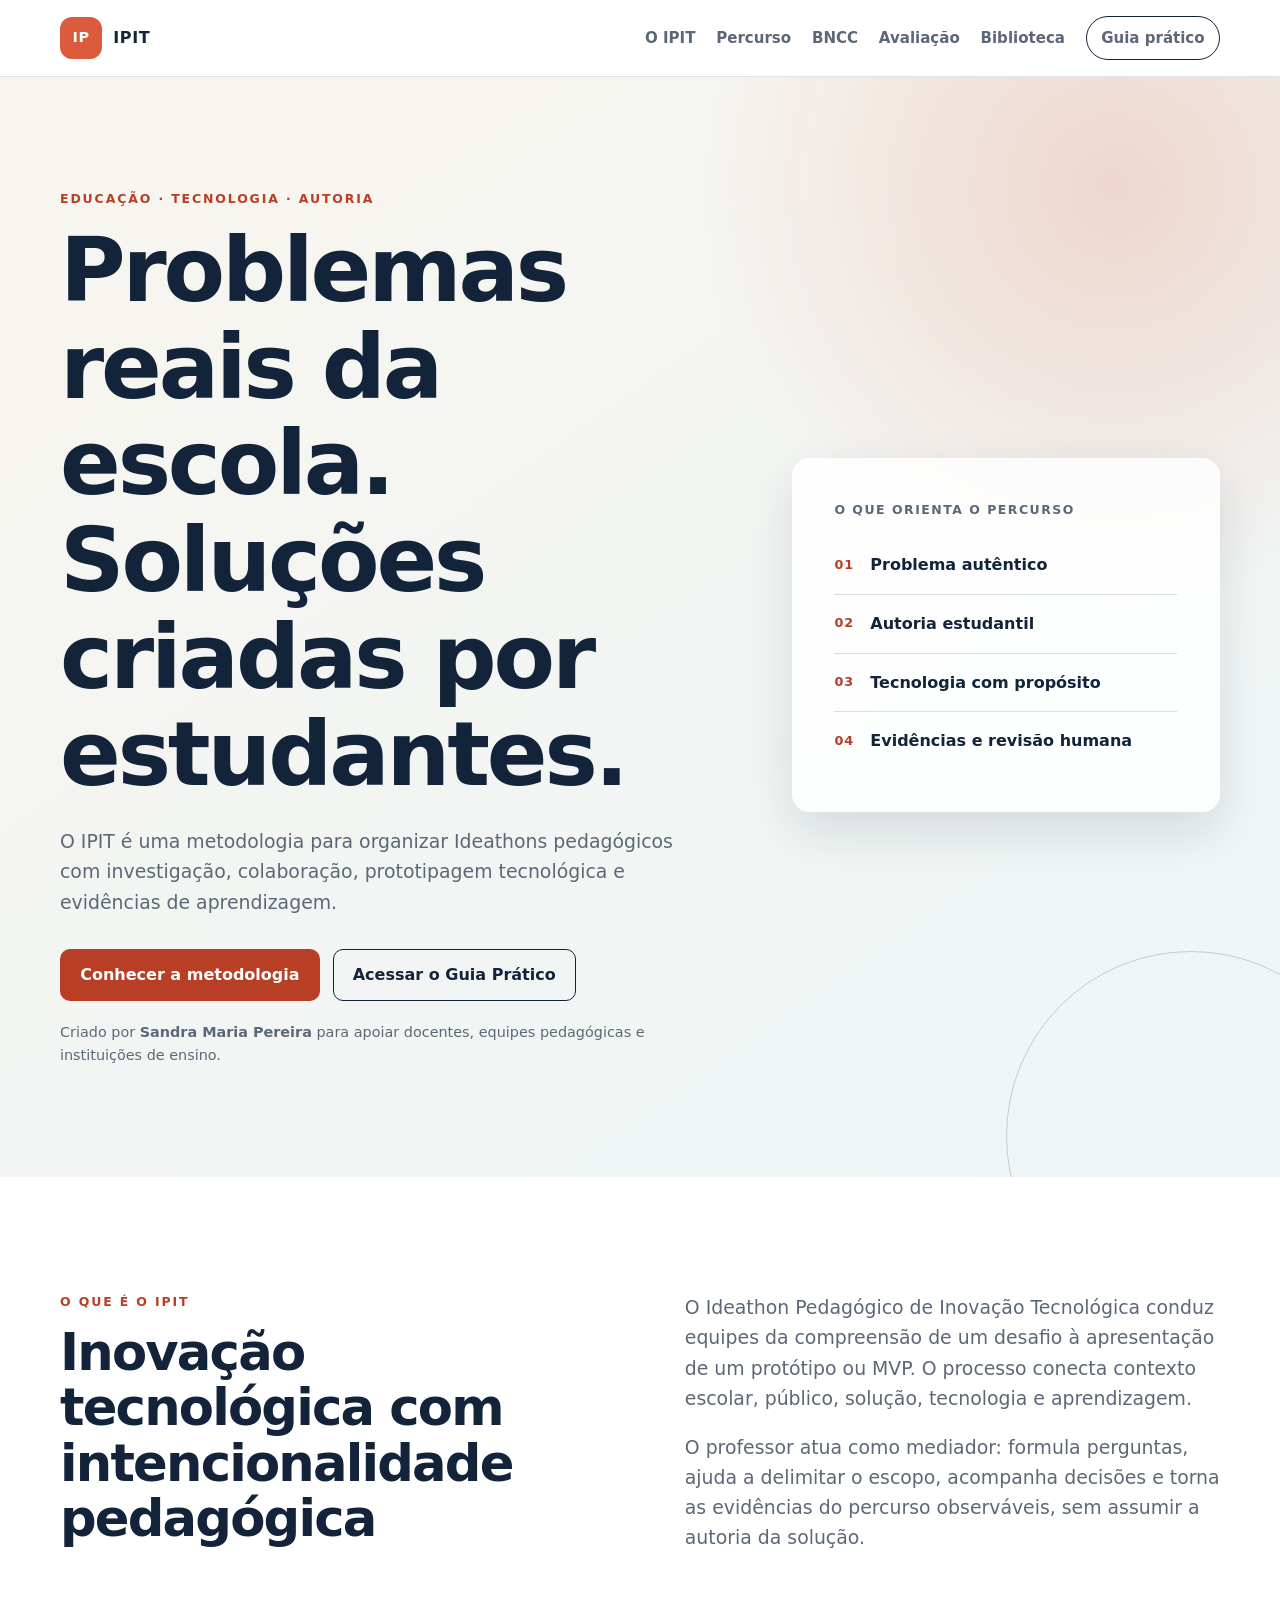
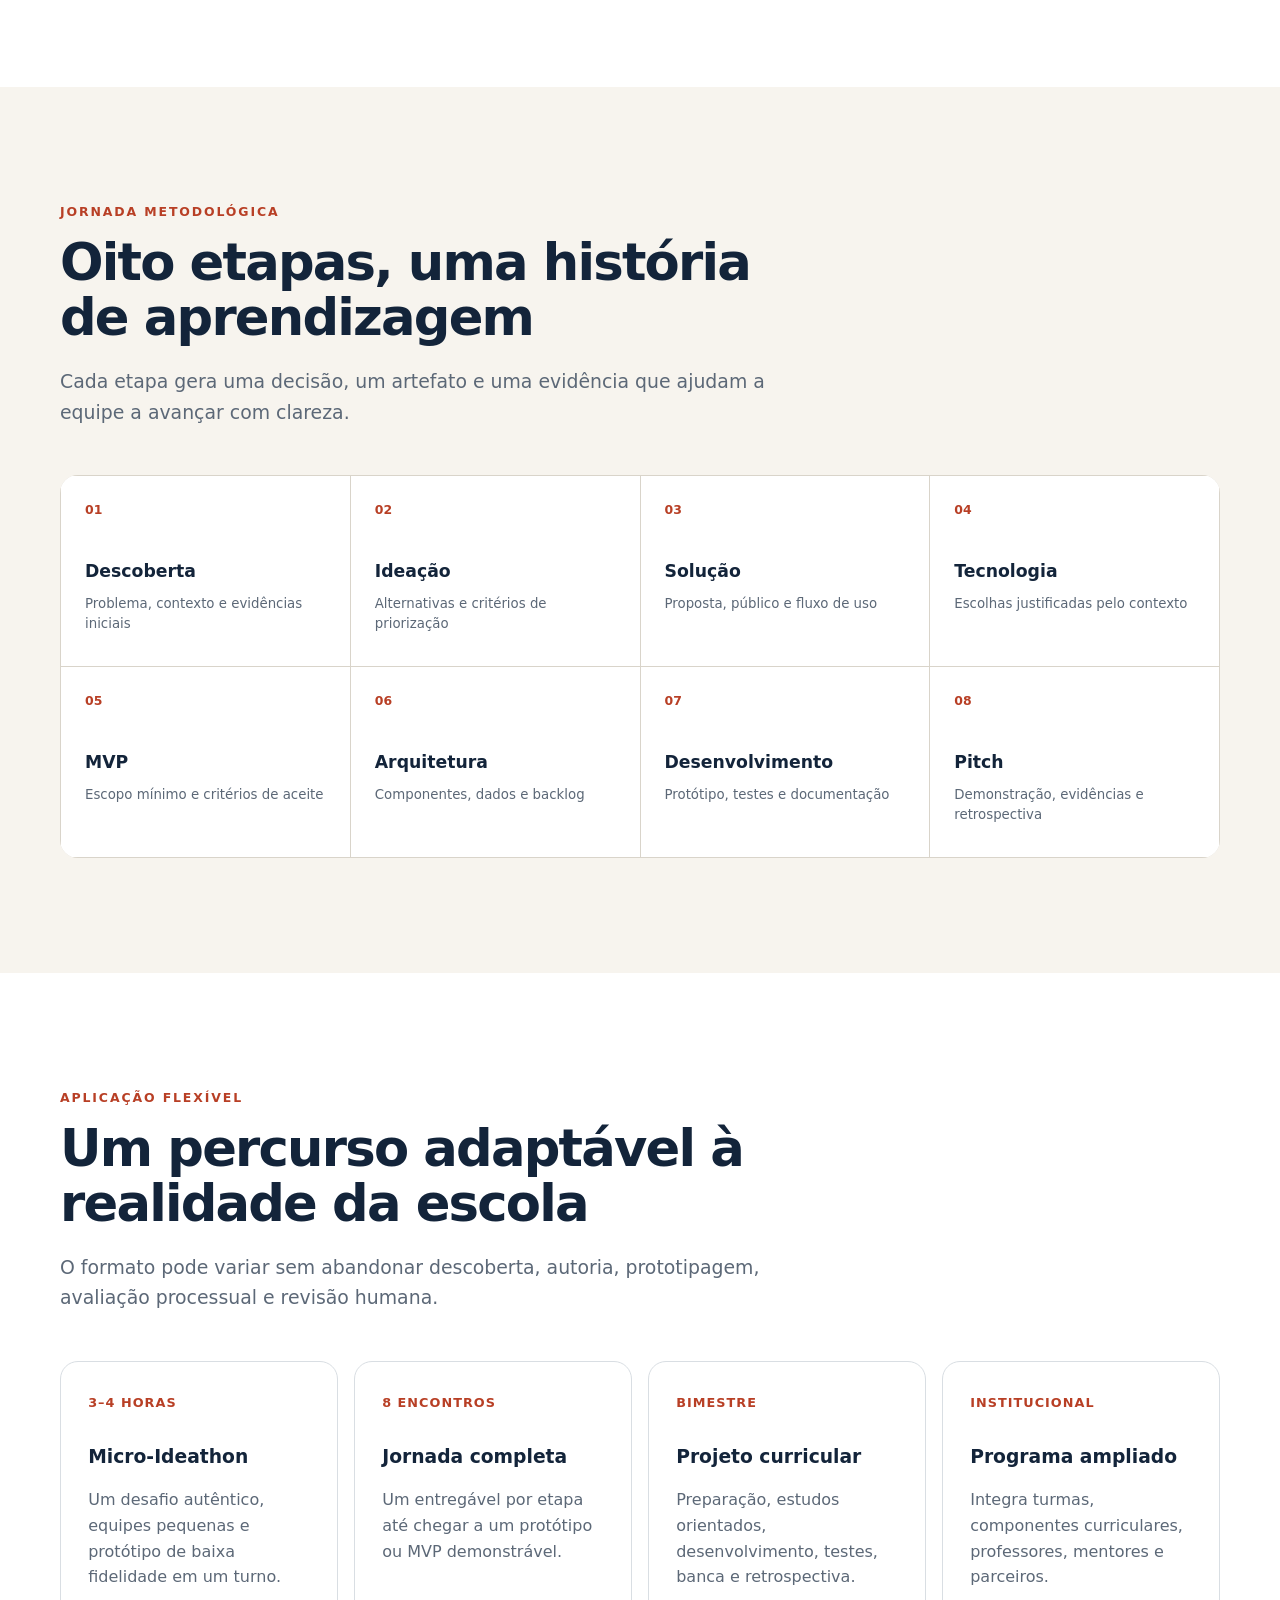
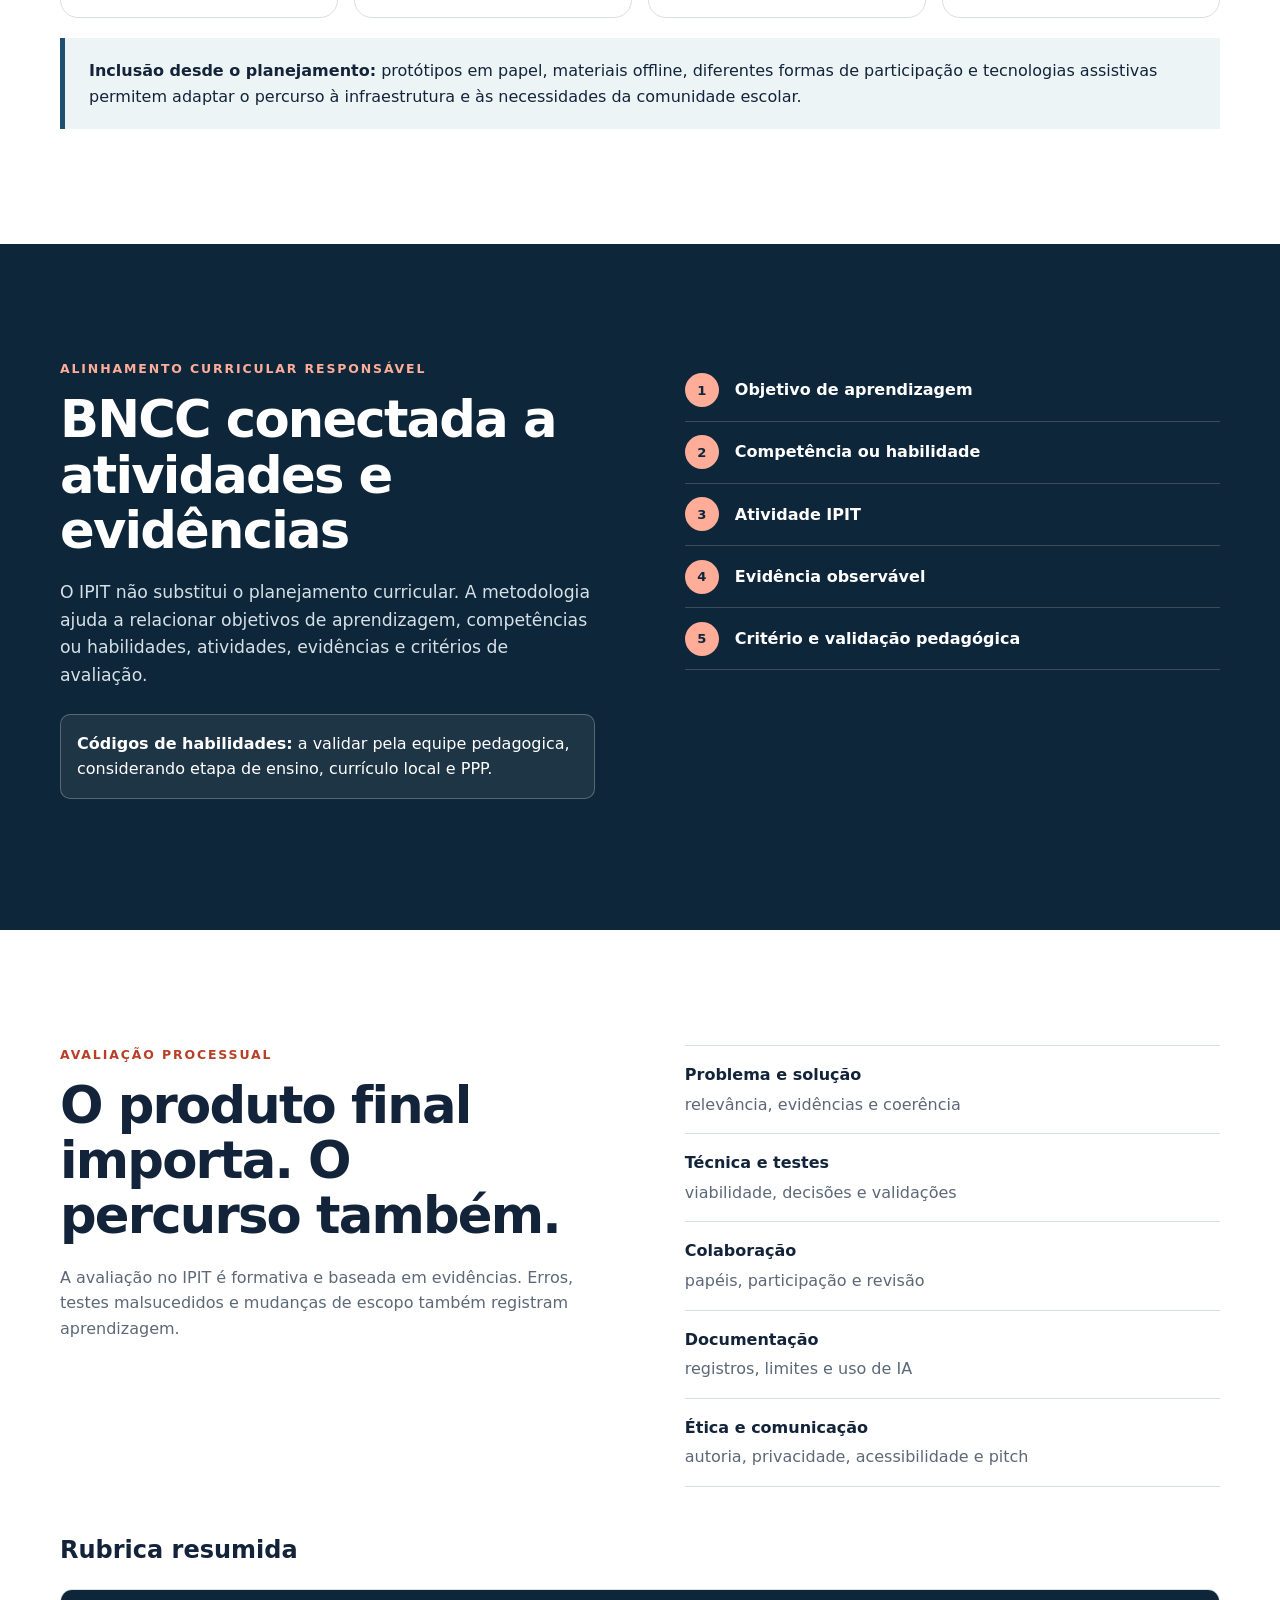
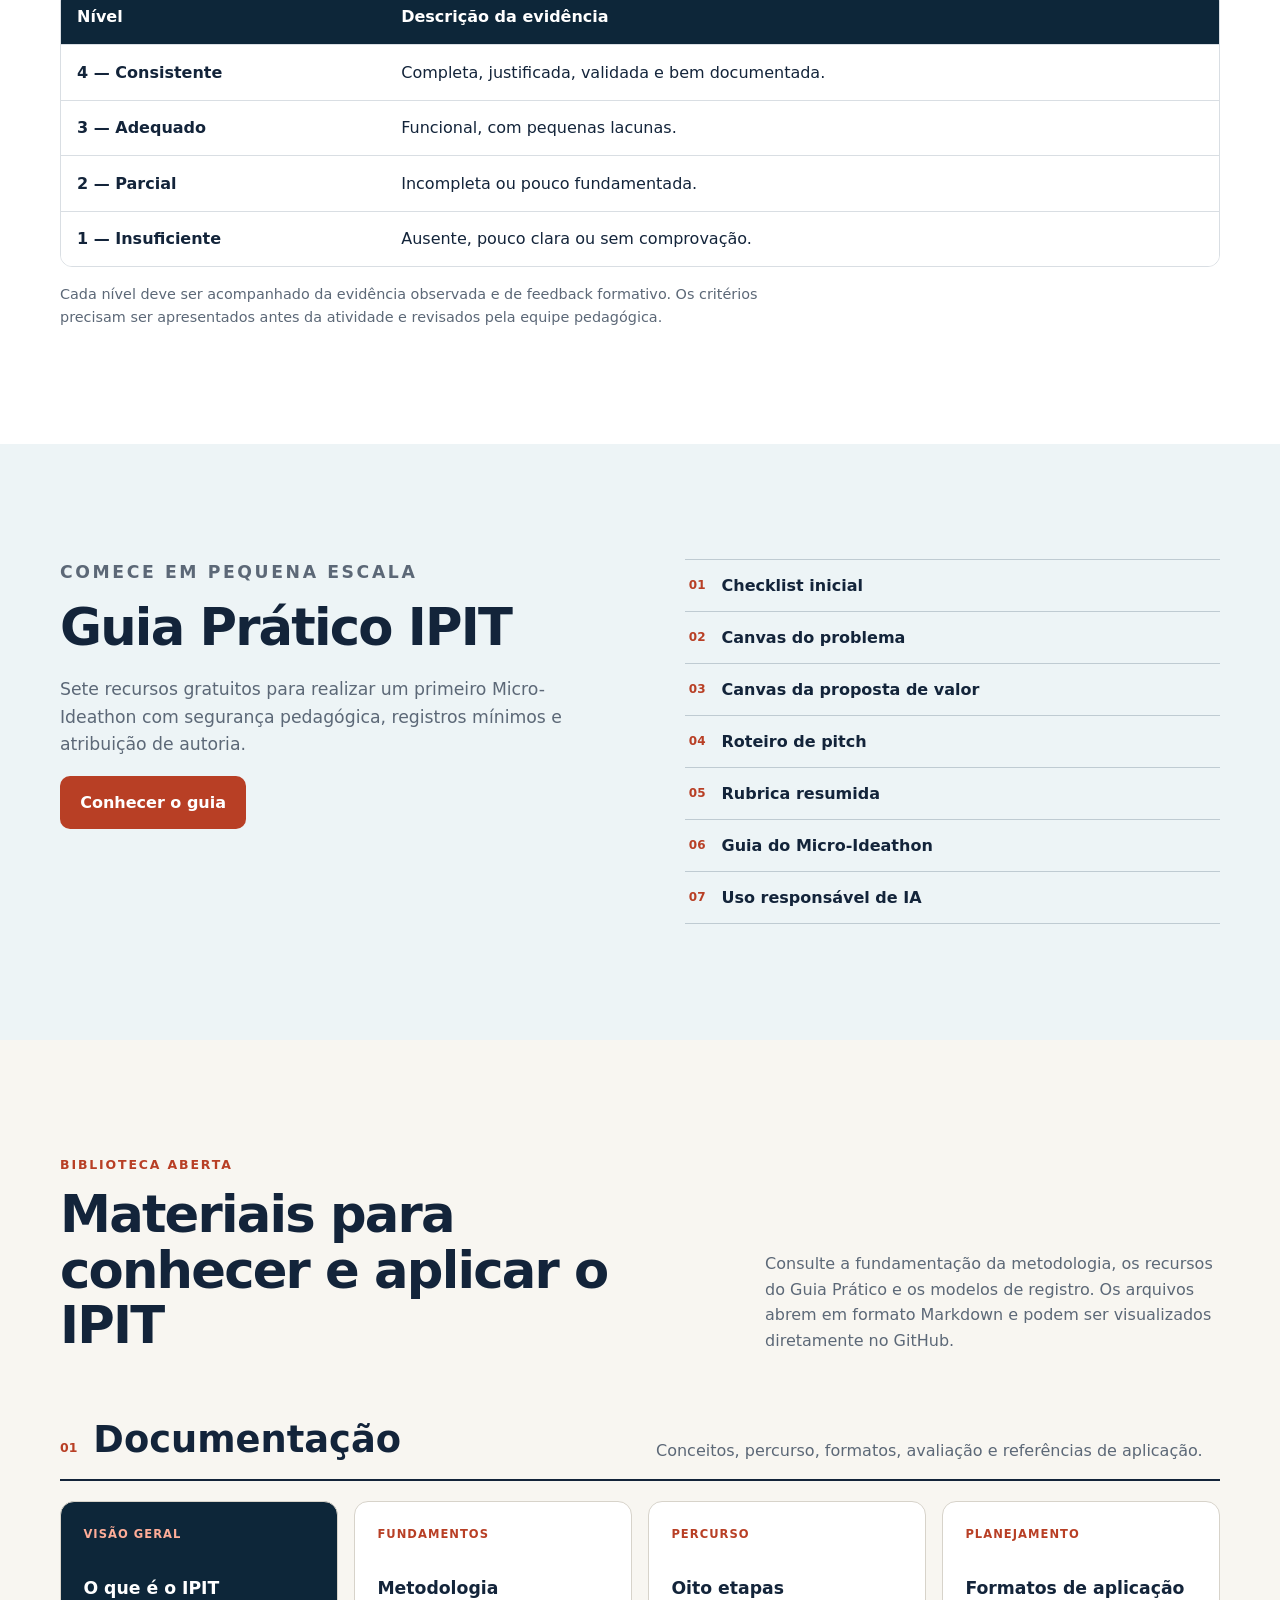
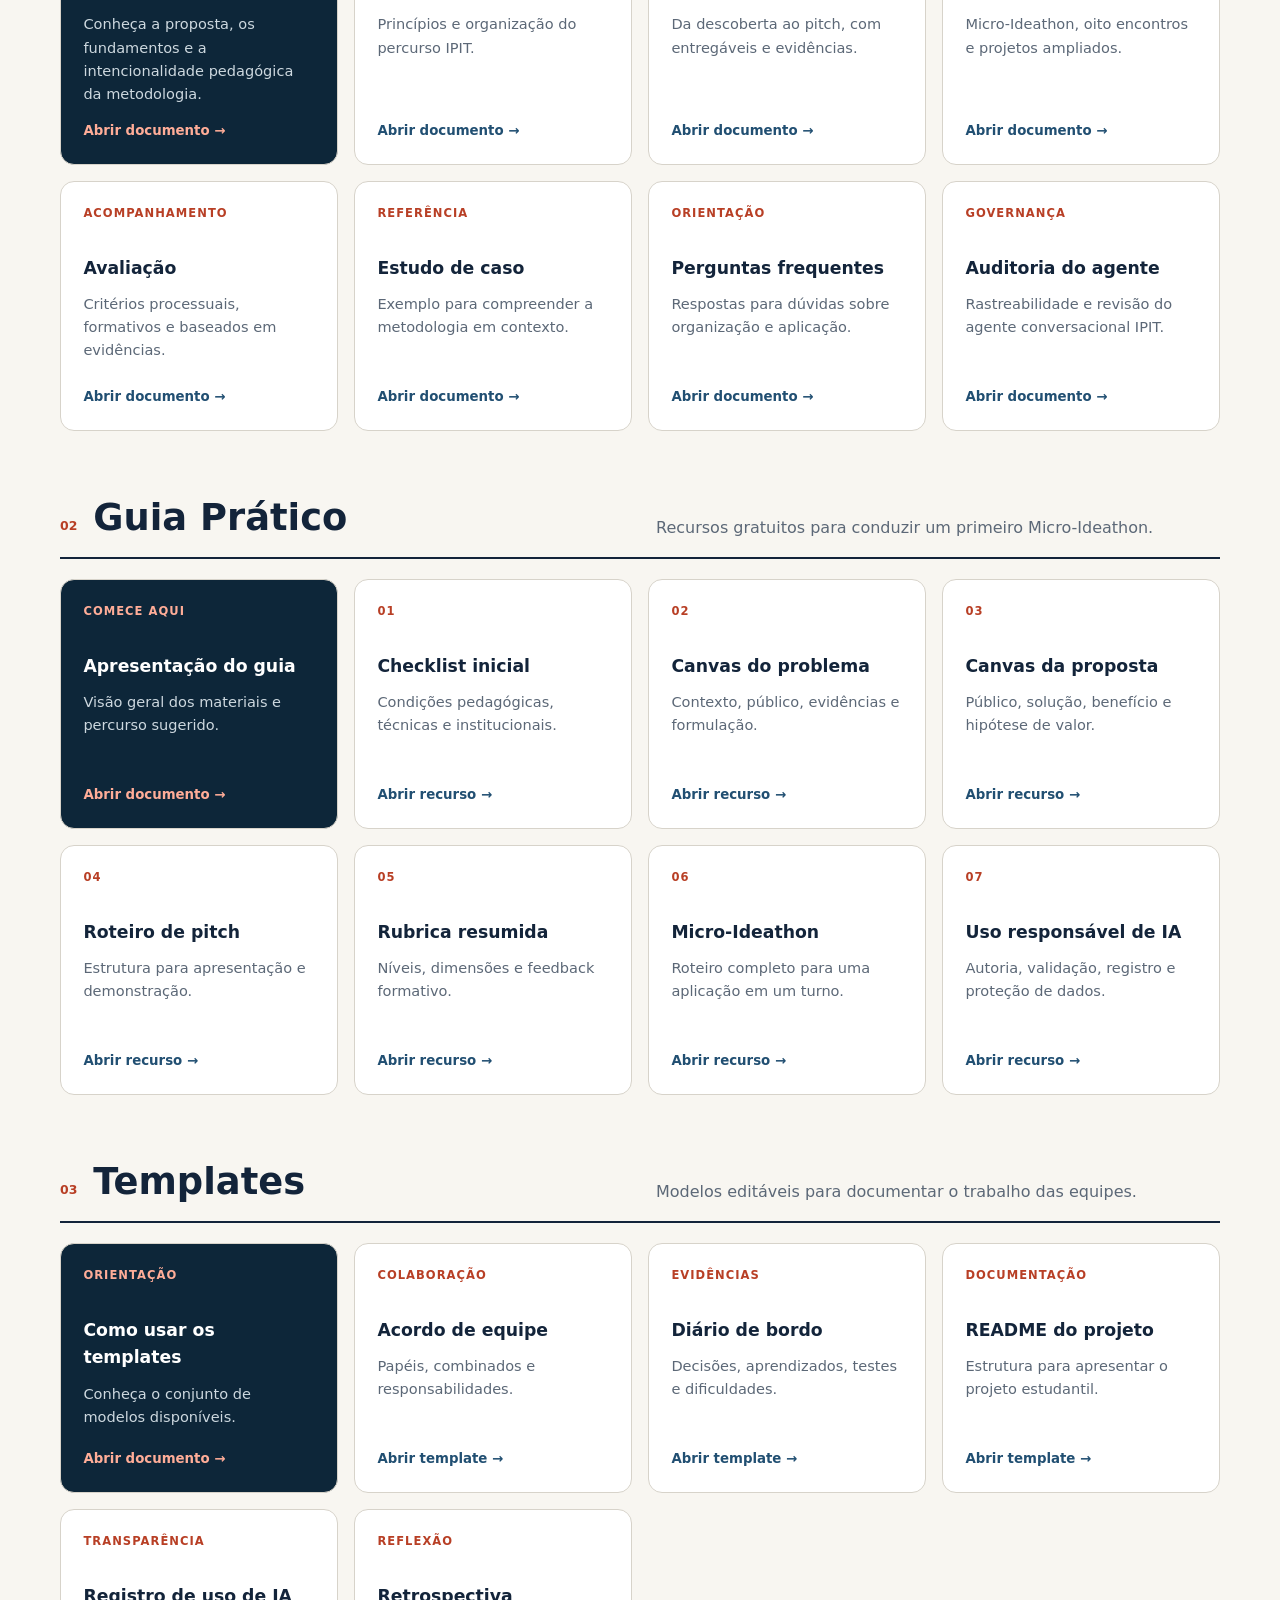
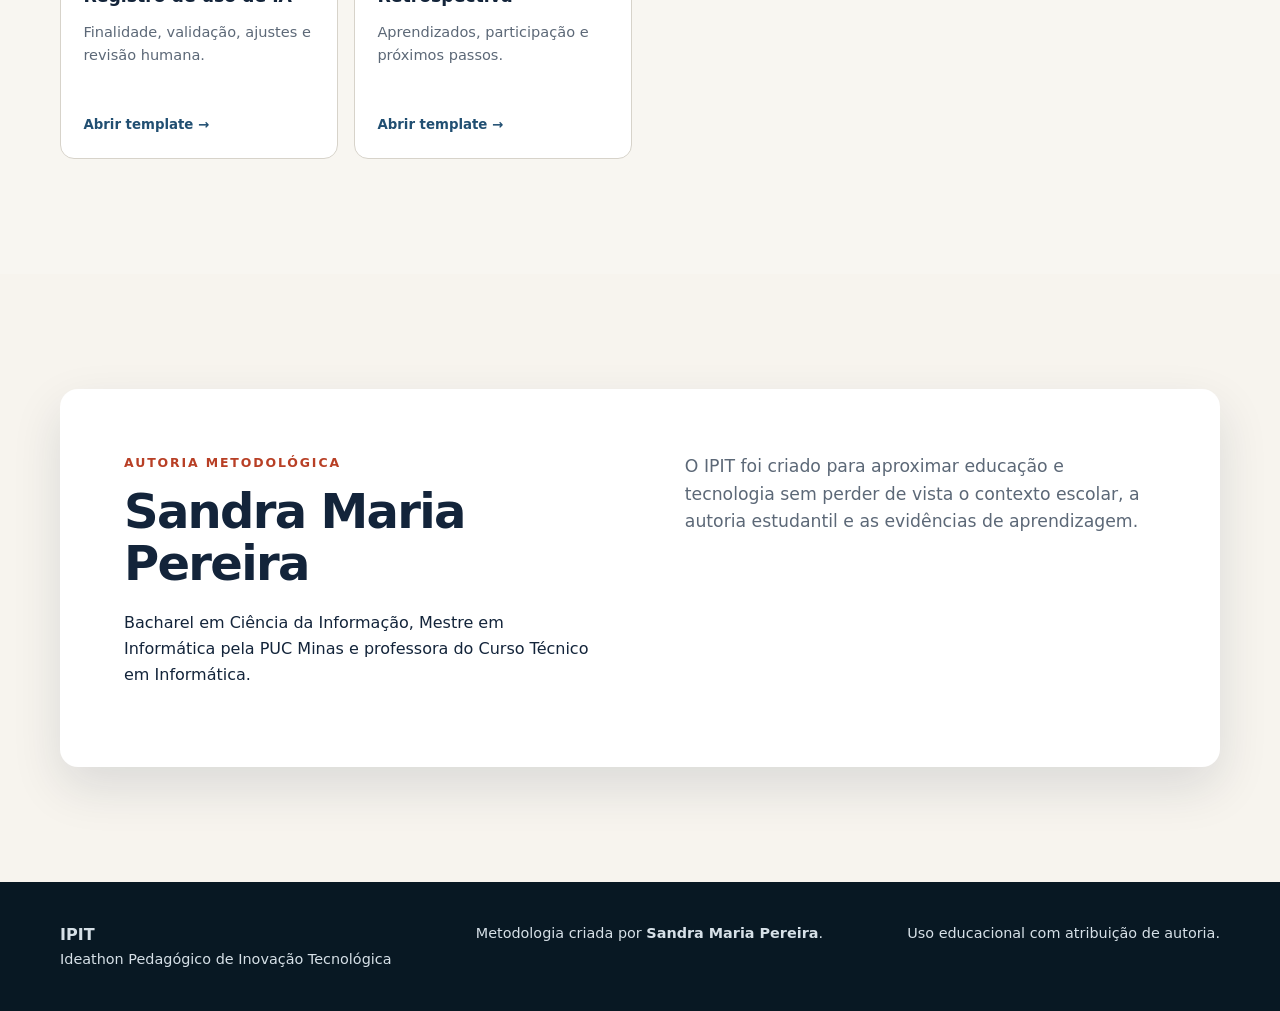
==== index.html @ 33627d88 "feat: adicionar home institucional e guia pratico" ====
<!doctype html>
<html lang="pt-BR">
<head>
  <meta charset="utf-8">
  <meta name="viewport" content="width=device-width, initial-scale=1">
  <meta name="description" content="Conheça o IPIT, metodologia criada por Sandra Maria Pereira para transformar problemas reais da escola em projetos tecnológicos com intencionalidade pedagógica.">
  <title>IPIT | Ideathon Pedagógico de Inovação Tecnológica</title>
  <link rel="stylesheet" href="styles.css">
  <script src="script.js" defer></script>
</head>
<body>
  <a class="skip-link" href="#conteudo">Ir para o conteúdo</a>
  <header class="site-header">
    <div class="container header-content">
      <a class="brand" href="#inicio" aria-label="IPIT — página inicial"><span class="brand-mark" aria-hidden="true">IP</span><span>IPIT</span></a>
      <button class="menu-toggle" type="button" aria-expanded="false" aria-controls="menu-principal"><span aria-hidden="true">☰</span><span>Menu</span></button>
      <nav id="menu-principal" aria-label="Navegação principal">
        <a href="#sobre">O IPIT</a><a href="#percurso">Percurso</a><a href="#bncc">BNCC</a><a href="#avaliacao">Avaliação</a><a href="#biblioteca">Biblioteca</a><a class="nav-cta" href="guia.html">Guia prático</a>
      </nav>
    </div>
  </header>

  <main id="conteudo">
    <section class="hero" id="inicio">
      <div class="container hero-grid">
        <div class="hero-copy">
          <p class="eyebrow">Educação · Tecnologia · Autoria</p>
          <h1>Problemas reais da escola. Soluções criadas por estudantes.</h1>
          <p class="hero-text">O IPIT é uma metodologia para organizar Ideathons pedagógicos com investigação, colaboração, prototipagem tecnológica e evidências de aprendizagem.</p>
          <div class="hero-actions"><a class="button button-primary" href="#sobre">Conhecer a metodologia</a><a class="button button-secondary" href="guia.html">Acessar o Guia Prático</a></div>
          <p class="trust-note">Criado por <strong>Sandra Maria Pereira</strong> para apoiar docentes, equipes pedagógicas e instituições de ensino.</p>
        </div>
        <aside class="hero-card" aria-label="Princípios do IPIT">
          <p class="card-label">O que orienta o percurso</p>
          <ol><li><span>01</span> Problema autêntico</li><li><span>02</span> Autoria estudantil</li><li><span>03</span> Tecnologia com propósito</li><li><span>04</span> Evidências e revisão humana</li></ol>
        </aside>
      </div>
    </section>

    <section class="section" id="sobre" aria-labelledby="sobre-titulo">
      <div class="container split-layout">
        <div><p class="eyebrow">O que é o IPIT</p><h2 id="sobre-titulo">Inovação tecnológica com intencionalidade pedagógica</h2></div>
        <div class="section-copy">
          <p>O Ideathon Pedagógico de Inovação Tecnológica conduz equipes da compreensão de um desafio à apresentação de um protótipo ou MVP. O processo conecta contexto escolar, público, solução, tecnologia e aprendizagem.</p>
          <p>O professor atua como mediador: formula perguntas, ajuda a delimitar o escopo, acompanha decisões e torna as evidências do percurso observáveis, sem assumir a autoria da solução.</p>
        </div>
      </div>
    </section>

    <section class="section tinted" id="percurso" aria-labelledby="percurso-titulo">
      <div class="container">
        <div class="section-heading"><p class="eyebrow">Jornada metodológica</p><h2 id="percurso-titulo">Oito etapas, uma história de aprendizagem</h2><p>Cada etapa gera uma decisão, um artefato e uma evidência que ajudam a equipe a avançar com clareza.</p></div>
        <ol class="stage-grid">
          <li><span>01</span><strong>Descoberta</strong><small>Problema, contexto e evidências iniciais</small></li>
          <li><span>02</span><strong>Ideação</strong><small>Alternativas e critérios de priorização</small></li>
          <li><span>03</span><strong>Solução</strong><small>Proposta, público e fluxo de uso</small></li>
          <li><span>04</span><strong>Tecnologia</strong><small>Escolhas justificadas pelo contexto</small></li>
          <li><span>05</span><strong>MVP</strong><small>Escopo mínimo e critérios de aceite</small></li>
          <li><span>06</span><strong>Arquitetura</strong><small>Componentes, dados e backlog</small></li>
          <li><span>07</span><strong>Desenvolvimento</strong><small>Protótipo, testes e documentação</small></li>
          <li><span>08</span><strong>Pitch</strong><small>Demonstração, evidências e retrospectiva</small></li>
        </ol>
      </div>
    </section>

    <section class="section formats-section" aria-labelledby="formatos-titulo">
      <div class="container">
        <div class="section-heading"><p class="eyebrow">Aplicação flexível</p><h2 id="formatos-titulo">Um percurso adaptável à realidade da escola</h2><p>O formato pode variar sem abandonar descoberta, autoria, prototipagem, avaliação processual e revisão humana.</p></div>
        <div class="format-grid">
          <article><span>3–4 horas</span><h3>Micro-Ideathon</h3><p>Um desafio autêntico, equipes pequenas e protótipo de baixa fidelidade em um turno.</p></article>
          <article><span>8 encontros</span><h3>Jornada completa</h3><p>Um entregável por etapa até chegar a um protótipo ou MVP demonstrável.</p></article>
          <article><span>Bimestre</span><h3>Projeto curricular</h3><p>Preparação, estudos orientados, desenvolvimento, testes, banca e retrospectiva.</p></article>
          <article><span>Institucional</span><h3>Programa ampliado</h3><p>Integra turmas, componentes curriculares, professores, mentores e parceiros.</p></article>
        </div>
        <div class="accessibility-band"><strong>Inclusão desde o planejamento:</strong> protótipos em papel, materiais offline, diferentes formas de participação e tecnologias assistivas permitem adaptar o percurso à infraestrutura e às necessidades da comunidade escolar.</div>
      </div>
    </section>

    <section class="section dark-section" id="bncc" aria-labelledby="bncc-titulo">
      <div class="container bncc-grid">
        <div><p class="eyebrow">Alinhamento curricular responsável</p><h2 id="bncc-titulo">BNCC conectada a atividades e evidências</h2><p class="light-copy">O IPIT não substitui o planejamento curricular. A metodologia ajuda a relacionar objetivos de aprendizagem, competências ou habilidades, atividades, evidências e critérios de avaliação.</p><p class="validation-note"><strong>Códigos de habilidades:</strong> a validar pela equipe pedagogica, considerando etapa de ensino, currículo local e PPP.</p></div>
        <ol class="alignment-flow" aria-label="Fluxo de alinhamento curricular"><li><span>1</span>Objetivo de aprendizagem</li><li><span>2</span>Competência ou habilidade</li><li><span>3</span>Atividade IPIT</li><li><span>4</span>Evidência observável</li><li><span>5</span>Critério e validação pedagógica</li></ol>
      </div>
    </section>

    <section class="section" id="avaliacao" aria-labelledby="avaliacao-titulo">
      <div class="container evaluation-grid">
        <div><p class="eyebrow">Avaliação processual</p><h2 id="avaliacao-titulo">O produto final importa. O percurso também.</h2><p class="lead-muted">A avaliação no IPIT é formativa e baseada em evidências. Erros, testes malsucedidos e mudanças de escopo também registram aprendizagem.</p></div>
        <div class="evidence-list" aria-label="Dimensões de avaliação">
          <article><strong>Problema e solução</strong><span>relevância, evidências e coerência</span></article><article><strong>Técnica e testes</strong><span>viabilidade, decisões e validações</span></article><article><strong>Colaboração</strong><span>papéis, participação e revisão</span></article><article><strong>Documentação</strong><span>registros, limites e uso de IA</span></article><article><strong>Ética e comunicação</strong><span>autoria, privacidade, acessibilidade e pitch</span></article>
        </div>
      </div>
      <div class="container rubric-block" aria-labelledby="rubrica-titulo">
        <h3 id="rubrica-titulo">Rubrica resumida</h3>
        <div class="table-scroll" tabindex="0" role="region" aria-label="Rubrica resumida de avaliação">
          <table>
            <thead><tr><th scope="col">Nível</th><th scope="col">Descrição da evidência</th></tr></thead>
            <tbody><tr><th scope="row">4 — Consistente</th><td>Completa, justificada, validada e bem documentada.</td></tr><tr><th scope="row">3 — Adequado</th><td>Funcional, com pequenas lacunas.</td></tr><tr><th scope="row">2 — Parcial</th><td>Incompleta ou pouco fundamentada.</td></tr><tr><th scope="row">1 — Insuficiente</th><td>Ausente, pouco clara ou sem comprovação.</td></tr></tbody>
          </table>
        </div>
        <p class="rubric-note">Cada nível deve ser acompanhado da evidência observada e de feedback formativo. Os critérios precisam ser apresentados antes da atividade e revisados pela equipe pedagógica.</p>
      </div>
    </section>

    <section class="section kit-section" id="guia" aria-labelledby="guia-titulo">
      <div class="container kit-grid">
        <div><p class="eyebrow">Comece em pequena escala</p><h2 id="guia-titulo">Guia Prático IPIT</h2><p>Sete recursos gratuitos para realizar um primeiro Micro-Ideathon com segurança pedagógica, registros mínimos e atribuição de autoria.</p><a class="button button-primary" href="guia.html">Conhecer o guia</a></div>
        <ul class="resource-list">
          <li><a href="guia.html#recursos"><span>01</span>Checklist inicial</a></li><li><a href="guia.html#recursos"><span>02</span>Canvas do problema</a></li><li><a href="guia.html#recursos"><span>03</span>Canvas da proposta de valor</a></li><li><a href="guia.html#recursos"><span>04</span>Roteiro de pitch</a></li><li><a href="#avaliacao"><span>05</span>Rubrica resumida</a></li><li><a href="guia.html#percurso"><span>06</span>Guia do Micro-Ideathon</a></li><li><a href="guia.html#cuidados"><span>07</span>Uso responsável de IA</a></li>
        </ul>
      </div>
    </section>

    <section class="section library-section" id="biblioteca" aria-labelledby="biblioteca-titulo">
      <div class="container">
        <div class="library-heading">
          <div><p class="eyebrow">Biblioteca aberta</p><h2 id="biblioteca-titulo">Materiais para conhecer e aplicar o IPIT</h2></div>
          <p>Consulte a fundamentação da metodologia, os recursos do Guia Prático e os modelos de registro. Os arquivos abrem em formato Markdown e podem ser visualizados diretamente no GitHub.</p>
        </div>

        <section class="library-group" aria-labelledby="docs-titulo">
          <div class="library-group-heading"><div><span class="collection-number">01</span><h3 id="docs-titulo">Documentação</h3></div><p>Conceitos, percurso, formatos, avaliação e referências de aplicação.</p></div>
          <div class="document-grid">
            <a class="document-card featured-document" href="docs/o-que-e-o-ipit.md"><span>Visão geral</span><strong>O que é o IPIT</strong><p>Conheça a proposta, os fundamentos e a intencionalidade pedagógica da metodologia.</p><small>Abrir documento →</small></a>
            <a class="document-card" href="docs/metodologia.md"><span>Fundamentos</span><strong>Metodologia</strong><p>Princípios e organização do percurso IPIT.</p><small>Abrir documento →</small></a>
            <a class="document-card" href="docs/oito-etapas.md"><span>Percurso</span><strong>Oito etapas</strong><p>Da descoberta ao pitch, com entregáveis e evidências.</p><small>Abrir documento →</small></a>
            <a class="document-card" href="docs/formatos-de-aplicacao.md"><span>Planejamento</span><strong>Formatos de aplicação</strong><p>Micro-Ideathon, oito encontros e projetos ampliados.</p><small>Abrir documento →</small></a>
            <a class="document-card" href="docs/avaliacao.md"><span>Acompanhamento</span><strong>Avaliação</strong><p>Critérios processuais, formativos e baseados em evidências.</p><small>Abrir documento →</small></a>
            <a class="document-card" href="docs/estudo-de-caso.md"><span>Referência</span><strong>Estudo de caso</strong><p>Exemplo para compreender a metodologia em contexto.</p><small>Abrir documento →</small></a>
            <a class="document-card" href="docs/faq.md"><span>Orientação</span><strong>Perguntas frequentes</strong><p>Respostas para dúvidas sobre organização e aplicação.</p><small>Abrir documento →</small></a>
            <a class="document-card" href="docs/auditoria-do-agente.md"><span>Governança</span><strong>Auditoria do agente</strong><p>Rastreabilidade e revisão do agente conversacional IPIT.</p><small>Abrir documento →</small></a>
          </div>
        </section>

        <section class="library-group" aria-labelledby="kit-titulo">
          <div class="library-group-heading"><div><span class="collection-number">02</span><h3 id="kit-titulo">Guia Prático</h3></div><p>Recursos gratuitos para conduzir um primeiro Micro-Ideathon.</p></div>
          <div class="document-grid compact-documents">
            <a class="document-card featured-document" href="kit-gratuito/README.md"><span>Comece aqui</span><strong>Apresentação do guia</strong><p>Visão geral dos materiais e percurso sugerido.</p><small>Abrir documento →</small></a>
            <a class="document-card" href="kit-gratuito/01-checklist-inicial.md"><span>01</span><strong>Checklist inicial</strong><p>Condições pedagógicas, técnicas e institucionais.</p><small>Abrir recurso →</small></a>
            <a class="document-card" href="kit-gratuito/02-canvas-problema.md"><span>02</span><strong>Canvas do problema</strong><p>Contexto, público, evidências e formulação.</p><small>Abrir recurso →</small></a>
            <a class="document-card" href="kit-gratuito/03-canvas-proposta-de-valor.md"><span>03</span><strong>Canvas da proposta</strong><p>Público, solução, benefício e hipótese de valor.</p><small>Abrir recurso →</small></a>
            <a class="document-card" href="kit-gratuito/04-roteiro-pitch.md"><span>04</span><strong>Roteiro de pitch</strong><p>Estrutura para apresentação e demonstração.</p><small>Abrir recurso →</small></a>
            <a class="document-card" href="kit-gratuito/05-rubrica-resumida.md"><span>05</span><strong>Rubrica resumida</strong><p>Níveis, dimensões e feedback formativo.</p><small>Abrir recurso →</small></a>
            <a class="document-card" href="kit-gratuito/06-guia-micro-ideathon.md"><span>06</span><strong>Micro-Ideathon</strong><p>Roteiro completo para uma aplicação em um turno.</p><small>Abrir recurso →</small></a>
            <a class="document-card" href="kit-gratuito/07-guia-uso-responsavel-ia.md"><span>07</span><strong>Uso responsável de IA</strong><p>Autoria, validação, registro e proteção de dados.</p><small>Abrir recurso →</small></a>
          </div>
        </section>

        <section class="library-group" aria-labelledby="templates-titulo">
          <div class="library-group-heading"><div><span class="collection-number">03</span><h3 id="templates-titulo">Templates</h3></div><p>Modelos editáveis para documentar o trabalho das equipes.</p></div>
          <div class="document-grid template-documents">
            <a class="document-card featured-document" href="templates/README.md"><span>Orientação</span><strong>Como usar os templates</strong><p>Conheça o conjunto de modelos disponíveis.</p><small>Abrir documento →</small></a>
            <a class="document-card" href="templates/acordo-de-equipe.md"><span>Colaboração</span><strong>Acordo de equipe</strong><p>Papéis, combinados e responsabilidades.</p><small>Abrir template →</small></a>
            <a class="document-card" href="templates/diario-de-bordo.md"><span>Evidências</span><strong>Diário de bordo</strong><p>Decisões, aprendizados, testes e dificuldades.</p><small>Abrir template →</small></a>
            <a class="document-card" href="templates/README-projeto-estudantil.md"><span>Documentação</span><strong>README do projeto</strong><p>Estrutura para apresentar o projeto estudantil.</p><small>Abrir template →</small></a>
            <a class="document-card" href="templates/registro-de-uso-de-ia.md"><span>Transparência</span><strong>Registro de uso de IA</strong><p>Finalidade, validação, ajustes e revisão humana.</p><small>Abrir template →</small></a>
            <a class="document-card" href="templates/retrospectiva-da-equipe.md"><span>Reflexão</span><strong>Retrospectiva</strong><p>Aprendizados, participação e próximos passos.</p><small>Abrir template →</small></a>
          </div>
        </section>
      </div>
    </section>

    <section class="section authorship-section" aria-labelledby="autoria-titulo">
      <div class="container authorship-card"><div><p class="eyebrow">Autoria metodológica</p><h2 id="autoria-titulo">Sandra Maria Pereira</h2><p>Bacharel em Ciência da Informação, Mestre em Informática pela PUC Minas e professora do Curso Técnico em Informática.</p></div><p>O IPIT foi criado para aproximar educação e tecnologia sem perder de vista o contexto escolar, a autoria estudantil e as evidências de aprendizagem.</p></div>
    </section>
  </main>

  <footer class="site-footer"><div class="container footer-content"><div><strong>IPIT</strong><p>Ideathon Pedagógico de Inovação Tecnológica</p></div><p>Metodologia criada por <strong>Sandra Maria Pereira</strong>.</p><p>Uso educacional com atribuição de autoria.</p></div></footer>
</body>
</html>
---- styles.css ----
:root {
  --ink: #13243a;
  --muted: #5c6877;
  --paper: #f7f4ee;
  --white: #ffffff;
  --accent: #db5b3c;
  --accent-dark: #b83f25;
  --blue: #214f72;
  --blue-dark: #0d2639;
  --line: #d9dee3;
  --radius: 18px;
  --shadow: 0 20px 50px rgba(19, 36, 58, 0.12);
  --max-width: 1160px;
}

* {
  box-sizing: border-box;
}

html {
  scroll-behavior: smooth;
}

body {
  margin: 0;
  background: var(--white);
  color: var(--ink);
  font-family: Inter, ui-sans-serif, system-ui, -apple-system, BlinkMacSystemFont, "Segoe UI", sans-serif;
  line-height: 1.6;
}

a {
  color: inherit;
}

img,
svg {
  max-width: 100%;
}

button,
input,
select,
textarea {
  font: inherit;
}

.container {
  width: min(calc(100% - 2rem), var(--max-width));
  margin-inline: auto;
}

.skip-link {
  position: fixed;
  top: 0.75rem;
  left: 0.75rem;
  z-index: 1000;
  transform: translateY(-160%);
  padding: 0.75rem 1rem;
  background: var(--ink);
  color: var(--white);
  border-radius: 8px;
}

.skip-link:focus {
  transform: translateY(0);
}

.site-header {
  position: sticky;
  top: 0;
  z-index: 100;
  border-bottom: 1px solid rgba(217, 222, 227, 0.85);
  background: rgba(255, 255, 255, 0.94);
  backdrop-filter: blur(16px);
}

.header-content,
.footer-content {
  display: flex;
  align-items: center;
  justify-content: space-between;
  gap: 1.5rem;
}

.header-content {
  min-height: 76px;
}

.brand {
  display: inline-flex;
  align-items: center;
  gap: 0.7rem;
  color: var(--ink);
  font-weight: 800;
  letter-spacing: 0.04em;
  text-decoration: none;
}

.brand-mark {
  display: grid;
  width: 42px;
  height: 42px;
  place-items: center;
  border-radius: 12px;
  background: var(--accent);
  color: var(--white);
  font-size: 0.9rem;
}

nav {
  display: flex;
  align-items: center;
  gap: 1.3rem;
}

.menu-toggle {
  display: none;
  min-height: 44px;
  align-items: center;
  gap: 0.5rem;
  padding: 0.55rem 0.8rem;
  border: 1px solid var(--ink);
  border-radius: 9px;
  background: var(--white);
  color: var(--ink);
  font-weight: 750;
  cursor: pointer;
}

nav a {
  color: var(--muted);
  font-size: 0.94rem;
  font-weight: 650;
  text-decoration: none;
}

nav a:hover,
nav a:focus-visible {
  color: var(--accent-dark);
}

.nav-cta {
  padding: 0.55rem 0.9rem;
  border: 1px solid var(--ink);
  border-radius: 999px;
}

.hero {
  position: relative;
  overflow: hidden;
  padding: 7rem 0 6rem;
  background:
    radial-gradient(circle at 87% 10%, rgba(219, 91, 60, 0.2), transparent 26rem),
    linear-gradient(145deg, #f8f5ef 0%, #eef5f7 100%);
}

.hero::after {
  position: absolute;
  right: -6rem;
  bottom: -9rem;
  width: 23rem;
  height: 23rem;
  border: 1px solid rgba(33, 79, 114, 0.24);
  border-radius: 50%;
  content: "";
}

.hero-grid,
.pilot-grid {
  display: grid;
  grid-template-columns: minmax(0, 1.2fr) minmax(320px, 0.8fr);
  align-items: center;
  gap: clamp(2.5rem, 7vw, 6rem);
}

.eyebrow {
  margin: 0 0 0.8rem;
  color: var(--accent-dark);
  font-size: 0.78rem;
  font-weight: 800;
  letter-spacing: 0.15em;
  text-transform: uppercase;
}

h1,
h2,
h3,
p {
  margin-top: 0;
}

h1,
h2 {
  line-height: 1.08;
  letter-spacing: -0.035em;
}

h1 {
  max-width: 790px;
  margin-bottom: 1.5rem;
  font-size: clamp(2.8rem, 7vw, 5.6rem);
}

h2 {
  margin-bottom: 1.3rem;
  font-size: clamp(2rem, 4vw, 3.6rem);
}

h3 {
  line-height: 1.25;
}

.hero-text,
.section-heading > p:last-child,
.section-copy,
.pilot-section > .container > div > p {
  color: var(--muted);
  font-size: clamp(1rem, 2vw, 1.18rem);
}

.hero-text {
  max-width: 680px;
}

.hero-actions {
  display: flex;
  flex-wrap: wrap;
  gap: 0.8rem;
  margin-top: 2rem;
}

.button {
  display: inline-flex;
  min-height: 48px;
  align-items: center;
  justify-content: center;
  padding: 0.78rem 1.2rem;
  border: 1px solid transparent;
  border-radius: 10px;
  font-weight: 750;
  text-decoration: none;
  cursor: pointer;
  transition: transform 160ms ease, background 160ms ease, border-color 160ms ease;
}

.button:hover {
  transform: translateY(-2px);
}

.button:focus-visible,
input:focus-visible,
select:focus-visible,
textarea:focus-visible,
a:focus-visible {
  outline: 3px solid rgba(219, 91, 60, 0.35);
  outline-offset: 3px;
}

.button-primary {
  background: var(--accent-dark);
  color: var(--white);
}

.button-primary:hover {
  background: var(--ink);
}

.button-secondary {
  border-color: var(--ink);
  background: transparent;
  color: var(--ink);
}

.text-link {
  align-self: center;
  padding: 0.65rem 0.25rem;
  color: var(--blue);
  font-weight: 750;
  text-underline-offset: 0.25em;
}

.trust-note {
  margin-top: 1.2rem;
  color: var(--muted);
  font-size: 0.9rem;
}

.hero-card {
  position: relative;
  z-index: 2;
  padding: clamp(1.5rem, 4vw, 2.6rem);
  border: 1px solid rgba(255, 255, 255, 0.75);
  border-radius: var(--radius);
  background: rgba(255, 255, 255, 0.84);
  box-shadow: var(--shadow);
}

.card-label {
  margin-bottom: 1rem;
  color: var(--muted);
  font-size: 0.78rem;
  font-weight: 800;
  letter-spacing: 0.12em;
  text-transform: uppercase;
}

.hero-card ol,
.journey-list,
.check-list {
  margin: 0;
  padding: 0;
  list-style: none;
}

.hero-card li {
  display: flex;
  align-items: center;
  gap: 1rem;
  padding: 1rem 0;
  border-bottom: 1px solid var(--line);
  font-weight: 700;
}

.hero-card li:last-child {
  border-bottom: 0;
}

.hero-card li span,
.feature-number {
  color: var(--accent-dark);
  font-size: 0.8rem;
  font-weight: 850;
  letter-spacing: 0.08em;
}

.section {
  padding: clamp(5rem, 9vw, 8rem) 0;
}

.split-layout {
  display: grid;
  grid-template-columns: 1fr 1fr;
  gap: clamp(2rem, 7vw, 6rem);
}

.section-copy p:last-child {
  margin-bottom: 1.2rem;
}

.inline-link {
  color: var(--blue);
  font-weight: 800;
  text-decoration-thickness: 2px;
  text-underline-offset: 0.28em;
}

.section-link {
  display: inline-block;
  margin-top: 2rem;
}

.stage-grid {
  display: grid;
  grid-template-columns: repeat(4, 1fr);
  gap: 1px;
  margin: 0;
  padding: 1px;
  border-radius: var(--radius);
  background: #d9d4ca;
  overflow: hidden;
  list-style: none;
}

.stage-grid li {
  min-height: 190px;
  padding: 1.5rem;
  background: var(--white);
}

.stage-grid span,
.stage-grid strong,
.stage-grid small {
  display: block;
}

.stage-grid span {
  margin-bottom: 2.4rem;
  color: var(--accent-dark);
  font-size: 0.78rem;
  font-weight: 900;
}

.stage-grid strong {
  margin-bottom: 0.5rem;
  font-size: 1.08rem;
}

.stage-grid small {
  color: var(--muted);
  line-height: 1.5;
}

.format-grid {
  display: grid;
  grid-template-columns: repeat(4, 1fr);
  gap: 1rem;
}

.format-grid article {
  padding: 1.7rem;
  border: 1px solid var(--line);
  border-radius: var(--radius);
}

.format-grid article > span {
  display: inline-block;
  margin-bottom: 2rem;
  color: var(--accent-dark);
  font-size: 0.8rem;
  font-weight: 900;
  letter-spacing: 0.08em;
  text-transform: uppercase;
}

.format-grid p,
.lead-muted {
  margin-bottom: 0;
  color: var(--muted);
}

.accessibility-band {
  margin-top: 1.25rem;
  padding: 1.25rem 1.5rem;
  border-left: 5px solid var(--blue);
  background: #edf4f6;
}

.bncc-grid,
.evaluation-grid,
.kit-grid,
.authorship-card {
  display: grid;
  grid-template-columns: 1fr 1fr;
  gap: clamp(2rem, 7vw, 6rem);
  align-items: start;
}

.dark-section .eyebrow {
  color: #ffad98;
}

.light-copy {
  color: #d6e0e7;
  font-size: 1.08rem;
}

.validation-note {
  margin-top: 1.5rem;
  padding: 1rem;
  border: 1px solid rgba(255, 255, 255, 0.25);
  border-radius: 10px;
  background: rgba(255, 255, 255, 0.07);
}

.alignment-flow {
  margin: 0;
  padding: 0;
  list-style: none;
}

.alignment-flow li {
  display: flex;
  align-items: center;
  gap: 1rem;
  padding: 0.85rem 0;
  border-bottom: 1px solid rgba(255, 255, 255, 0.18);
  font-weight: 750;
}

.alignment-flow span {
  display: grid;
  width: 34px;
  height: 34px;
  flex: 0 0 34px;
  place-items: center;
  border-radius: 50%;
  background: #ffad98;
  color: var(--blue-dark);
  font-size: 0.82rem;
  font-weight: 900;
}

.light-link {
  display: inline-block;
  margin-top: 2rem;
  color: var(--white);
}

.evidence-list {
  border-top: 1px solid var(--line);
}

.evidence-list article {
  display: grid;
  gap: 0.25rem;
  padding: 1rem 0;
  border-bottom: 1px solid var(--line);
}

.evidence-list span {
  color: var(--muted);
}

.rubric-block {
  margin-top: 3rem;
}

.rubric-block h3 {
  font-size: 1.5rem;
}

.table-scroll {
  overflow-x: auto;
  border: 1px solid var(--line);
  border-radius: 12px;
}

.table-scroll table {
  width: 100%;
  min-width: 560px;
  border-collapse: collapse;
  background: var(--white);
}

.table-scroll th,
.table-scroll td {
  padding: 0.9rem 1rem;
  border-bottom: 1px solid var(--line);
  text-align: left;
}

.table-scroll thead {
  background: var(--blue-dark);
  color: var(--white);
}

.table-scroll tbody tr:last-child th,
.table-scroll tbody tr:last-child td {
  border-bottom: 0;
}

.rubric-note {
  max-width: 760px;
  margin: 1rem 0 0;
  color: var(--muted);
  font-size: 0.9rem;
}

.kit-section {
  background: #edf4f6;
}

.kit-grid > div > p {
  color: var(--muted);
  font-size: 1.08rem;
}

.resource-list {
  margin: 0;
  padding: 0;
  border-top: 1px solid #bfcbd2;
  list-style: none;
}

.resource-list a {
  display: flex;
  min-height: 52px;
  align-items: center;
  gap: 1rem;
  padding: 0.75rem 0.25rem;
  border-bottom: 1px solid #bfcbd2;
  font-weight: 750;
  text-decoration: none;
}

.resource-list a:hover,
.resource-list a:focus-visible {
  color: var(--accent-dark);
}

.resource-list span {
  color: var(--accent-dark);
  font-size: 0.75rem;
  font-weight: 900;
}

.authorship-section {
  background: var(--paper);
}

.authorship-card {
  padding: clamp(2rem, 5vw, 4rem);
  border-radius: var(--radius);
  background: var(--white);
  box-shadow: var(--shadow);
}

.authorship-card h2 {
  font-size: clamp(2rem, 4vw, 3rem);
}

.authorship-card > p {
  color: var(--muted);
  font-size: 1.08rem;
}

.guide-hero {
  padding: clamp(4rem, 9vw, 7rem) 0;
  background: linear-gradient(145deg, #f8f5ef, #e5f1f4);
}

.guide-hero-grid,
.guide-care-grid {
  display: grid;
  grid-template-columns: 1.15fr 0.85fr;
  gap: clamp(2rem, 8vw, 7rem);
  align-items: center;
}

.guide-hero h1 {
  font-size: clamp(3.2rem, 8vw, 6.4rem);
}

.guide-summary {
  padding: clamp(1.5rem, 4vw, 2.5rem);
  border-radius: var(--radius);
  background: var(--white);
  box-shadow: var(--shadow);
}

.guide-summary > strong {
  display: block;
  margin-bottom: 1rem;
  color: var(--accent-dark);
  font-size: 0.8rem;
  letter-spacing: 0.1em;
  text-transform: uppercase;
}

.guide-summary dl {
  margin: 0;
}

.guide-summary dl div {
  display: flex;
  justify-content: space-between;
  gap: 1rem;
  padding: 0.85rem 0;
  border-bottom: 1px solid var(--line);
}

.guide-summary dl div:last-child {
  border-bottom: 0;
}

.guide-summary dt {
  color: var(--muted);
}

.guide-summary dd {
  margin: 0;
  font-weight: 800;
  text-align: right;
}

.guide-steps {
  display: grid;
  grid-template-columns: repeat(6, 1fr);
  margin: 0;
  padding: 0;
  border-top: 1px solid var(--line);
  border-bottom: 1px solid var(--line);
  list-style: none;
}

.guide-steps li {
  min-height: 170px;
  padding: 1.2rem;
  border-right: 1px solid var(--line);
}

.guide-steps li:last-child {
  border-right: 0;
}

.guide-steps span,
.guide-steps strong,
.guide-steps small {
  display: block;
}

.guide-steps span {
  margin-bottom: 2rem;
  color: var(--accent-dark);
  font-size: 0.75rem;
  font-weight: 900;
}

.guide-steps small {
  margin-top: 0.35rem;
  color: var(--muted);
  line-height: 1.4;
}

.guide-resource-grid {
  display: grid;
  grid-template-columns: repeat(3, 1fr);
  gap: 1rem;
}

.guide-resource-grid article {
  display: flex;
  min-height: 275px;
  flex-direction: column;
  padding: 1.7rem;
  border: 1px solid #d9d4ca;
  border-radius: var(--radius);
  background: var(--white);
}

.guide-resource-grid article > span {
  margin-bottom: 1.5rem;
  color: var(--accent-dark);
  font-size: 0.78rem;
  font-weight: 900;
}

.guide-resource-grid p {
  color: var(--muted);
}

.guide-resource-grid a {
  margin-top: auto;
  color: var(--blue);
  font-weight: 800;
  text-underline-offset: 0.25em;
}

.care-list {
  margin: 0;
  padding-left: 1.3rem;
}

.care-list li {
  margin-bottom: 0.8rem;
  padding-left: 0.35rem;
}

.guide-cta {
  text-align: center;
}

.guide-cta .container {
  max-width: 760px;
}

.guide-cta > .container > p:not(.eyebrow) {
  color: var(--muted);
  font-size: 1.08rem;
}

.review-note {
  margin-top: 1.5rem;
  font-size: 0.9rem !important;
}

.library-section {
  background: #f8f6f1;
}

.library-heading {
  display: grid;
  grid-template-columns: 1.15fr 0.85fr;
  gap: clamp(2rem, 7vw, 6rem);
  align-items: end;
  margin-bottom: 4rem;
}

.library-heading h2 {
  margin-bottom: 0;
}

.library-heading > p,
.library-group-heading > p {
  margin-bottom: 0;
  color: var(--muted);
}

.library-group {
  margin-top: 4rem;
  scroll-margin-top: 6rem;
}

.library-group-heading {
  display: grid;
  grid-template-columns: 1fr 1fr;
  gap: 2rem;
  align-items: end;
  margin-bottom: 1.25rem;
  padding-bottom: 1rem;
  border-bottom: 2px solid var(--ink);
}

.library-group-heading > div {
  display: flex;
  align-items: baseline;
  gap: 1rem;
}

.library-group-heading h3 {
  margin: 0;
  font-size: clamp(1.6rem, 3vw, 2.3rem);
}

.collection-number {
  color: var(--accent-dark);
  font-size: 0.78rem;
  font-weight: 900;
}

.document-grid {
  display: grid;
  grid-template-columns: repeat(4, 1fr);
  gap: 1rem;
}

.document-card {
  display: flex;
  min-height: 250px;
  flex-direction: column;
  padding: 1.4rem;
  border: 1px solid #d7d3ca;
  border-radius: 14px;
  background: var(--white);
  color: var(--ink);
  text-decoration: none;
  transition: transform 160ms ease, border-color 160ms ease, box-shadow 160ms ease;
}

.document-card:hover {
  transform: translateY(-4px);
  border-color: var(--blue);
  box-shadow: 0 14px 32px rgba(19, 36, 58, 0.1);
}

.document-card > span {
  margin-bottom: 2rem;
  color: var(--accent-dark);
  font-size: 0.72rem;
  font-weight: 900;
  letter-spacing: 0.09em;
  text-transform: uppercase;
}

.document-card > strong {
  margin-bottom: 0.6rem;
  font-size: 1.08rem;
}

.document-card p {
  color: var(--muted);
  font-size: 0.91rem;
}

.document-card small {
  margin-top: auto;
  color: var(--blue);
  font-weight: 800;
}

.featured-document {
  background: var(--blue-dark);
  color: var(--white);
}

.featured-document p {
  color: #cdd8df;
}

.featured-document > span,
.featured-document small {
  color: #ffad98;
}

.tinted {
  background: var(--paper);
}

.section-heading {
  max-width: 760px;
  margin-bottom: 3rem;
}

.feature-grid,
.benefit-grid {
  display: grid;
  grid-template-columns: repeat(3, 1fr);
  gap: 1rem;
}

.feature-card,
.benefit-grid article {
  padding: 2rem;
  border-radius: var(--radius);
}

.feature-card {
  border: 1px solid #dfdbd1;
  background: var(--white);
}

.feature-card h3 {
  margin-top: 1.8rem;
}

.feature-card p,
.benefit-grid p {
  margin-bottom: 0;
  color: var(--muted);
}

.journey-list {
  display: grid;
  grid-template-columns: repeat(7, minmax(130px, 1fr));
  overflow-x: auto;
  border-top: 1px solid var(--line);
  border-bottom: 1px solid var(--line);
}

.journey-list li {
  min-width: 145px;
  padding: 1.5rem 1rem;
  border-right: 1px solid var(--line);
}

.journey-list li:last-child {
  border-right: 0;
}

.journey-list span,
.journey-list strong,
.journey-list small {
  display: block;
}

.journey-list span {
  margin-bottom: 2rem;
  color: var(--accent-dark);
  font-size: 0.75rem;
  font-weight: 850;
}

.journey-list strong {
  margin-bottom: 0.25rem;
}

.journey-list small {
  color: var(--muted);
  line-height: 1.4;
}

.dark-section {
  background: var(--blue-dark);
  color: var(--white);
}

.light-heading .eyebrow {
  color: #ff967c;
}

.benefit-grid article {
  border: 1px solid rgba(255, 255, 255, 0.14);
  background: rgba(255, 255, 255, 0.055);
}

.benefit-grid p {
  color: #c6d0d8;
}

.pilot-section {
  background: #edf4f6;
}

.pilot-grid {
  align-items: start;
}

.check-list {
  margin-top: 2rem;
}

.check-list li {
  position: relative;
  margin-bottom: 0.7rem;
  padding-left: 1.8rem;
}

.check-list li::before {
  position: absolute;
  left: 0;
  color: var(--accent-dark);
  content: "✓";
  font-weight: 900;
}

.interest-form {
  display: grid;
  grid-template-columns: 1fr 1fr;
  gap: 1rem;
  padding: clamp(1.4rem, 4vw, 2.2rem);
  border-radius: var(--radius);
  background: var(--white);
  box-shadow: var(--shadow);
}

.field {
  display: grid;
  gap: 0.4rem;
}

.field-full {
  grid-column: 1 / -1;
}

label {
  font-size: 0.9rem;
  font-weight: 750;
}

input,
select,
textarea {
  width: 100%;
  border: 1px solid #bfc9d1;
  border-radius: 9px;
  background: var(--white);
  color: var(--ink);
}

input,
select {
  min-height: 46px;
  padding: 0 0.75rem;
}

textarea {
  resize: vertical;
  padding: 0.7rem 0.75rem;
}

input[aria-invalid="true"],
select[aria-invalid="true"],
textarea[aria-invalid="true"] {
  border-color: #a61b1b;
  background: #fff7f7;
}

.consent-field {
  grid-template-columns: auto 1fr;
  align-items: start;
}

.consent-field input {
  width: 18px;
  min-height: 18px;
  margin-top: 0.2rem;
}

.form-status {
  min-height: 1.5rem;
  margin: 0;
  color: var(--blue);
  font-weight: 700;
}

.form-status.error {
  color: #a61b1b;
}

.form-status.success {
  color: #176a3b;
}

.site-footer {
  padding: 2.5rem 0;
  background: #081823;
  color: #d6e0e7;
}

.footer-content {
  align-items: flex-start;
}

.footer-content p {
  margin-bottom: 0;
  font-size: 0.9rem;
}

@media (max-width: 900px) {
  .menu-toggle {
    display: inline-flex;
  }

  nav {
    position: absolute;
    top: calc(100% + 1px);
    right: 1rem;
    left: 1rem;
    display: none;
    align-items: stretch;
    padding: 0.75rem;
    border: 1px solid var(--line);
    border-radius: 0 0 12px 12px;
    background: var(--white);
    box-shadow: var(--shadow);
  }

  nav.is-open {
    display: grid;
  }

  nav a {
    min-height: 44px;
    padding: 0.65rem 0.75rem;
  }

  .hero-grid,
  .pilot-grid,
  .split-layout {
    grid-template-columns: 1fr;
  }

  .feature-grid,
  .benefit-grid,
  .bncc-grid,
  .evaluation-grid,
  .kit-grid,
  .authorship-card {
    grid-template-columns: 1fr;
  }

  .guide-hero-grid,
  .guide-care-grid {
    grid-template-columns: 1fr;
  }

  .guide-steps {
    grid-template-columns: repeat(3, 1fr);
  }

  .guide-steps li:nth-child(3) {
    border-right: 0;
  }

  .guide-resource-grid {
    grid-template-columns: repeat(2, 1fr);
  }

  .library-heading,
  .library-group-heading {
    grid-template-columns: 1fr;
  }

  .document-grid {
    grid-template-columns: repeat(2, 1fr);
  }

  .stage-grid,
  .format-grid {
    grid-template-columns: repeat(2, 1fr);
  }

  .hero {
    padding-top: 5rem;
  }
}

@media (forced-colors: active) {
  .brand-mark,
  .button-primary {
    border: 1px solid ButtonText;
  }
}

@media (max-width: 620px) {
  h1 {
    font-size: clamp(2.5rem, 13vw, 4rem);
  }

  .interest-form {
    grid-template-columns: 1fr;
  }

  .field-full {
    grid-column: auto;
  }

  .footer-content {
    flex-direction: column;
  }

  .stage-grid,
  .format-grid,
  .guide-steps,
  .guide-resource-grid,
  .document-grid {
    grid-template-columns: 1fr;
  }

  .document-card {
    min-height: 220px;
  }

  .guide-steps li {
    min-height: auto;
    border-right: 0;
    border-bottom: 1px solid var(--line);
  }

  .guide-steps li:last-child {
    border-bottom: 0;
  }

  .stage-grid li {
    min-height: auto;
  }

  .stage-grid span {
    margin-bottom: 1.2rem;
  }
}

@media (prefers-reduced-motion: reduce) {
  *,
  *::before,
  *::after {
    scroll-behavior: auto !important;
    transition: none !important;
  }
}
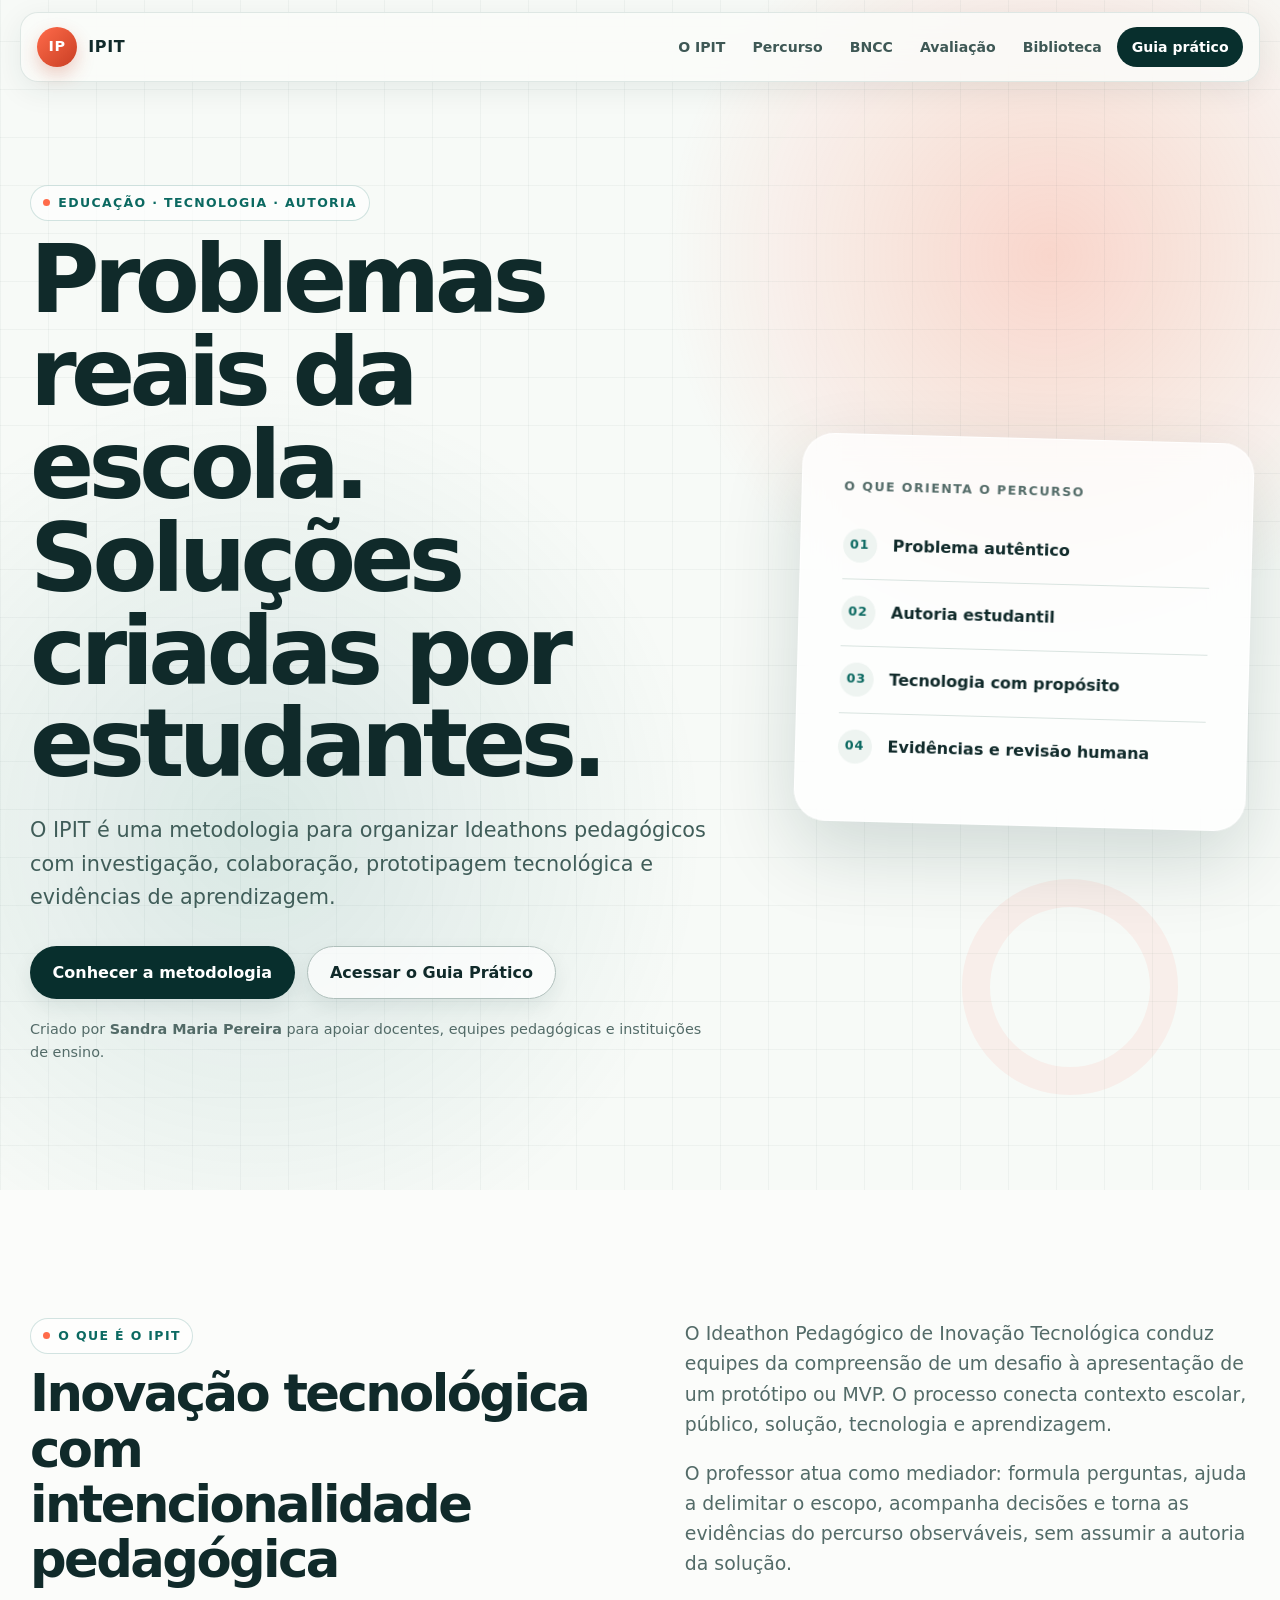
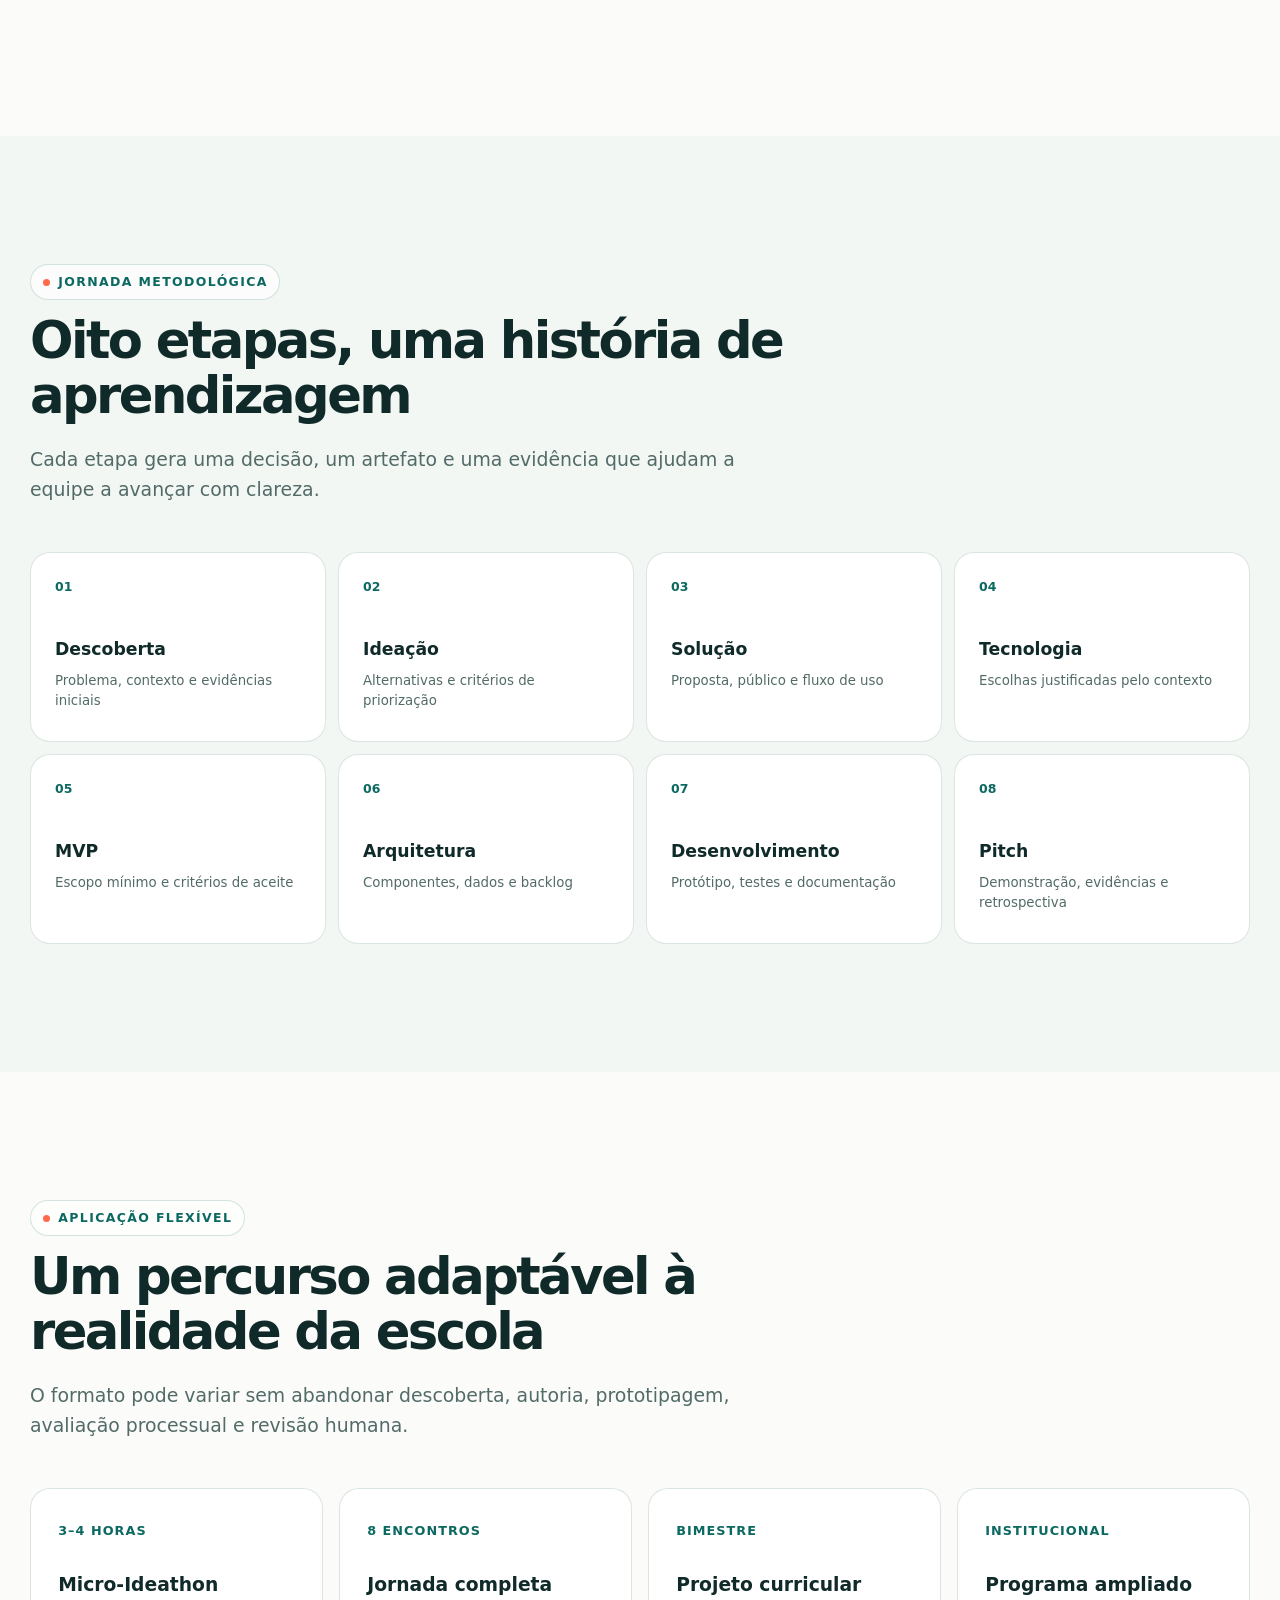
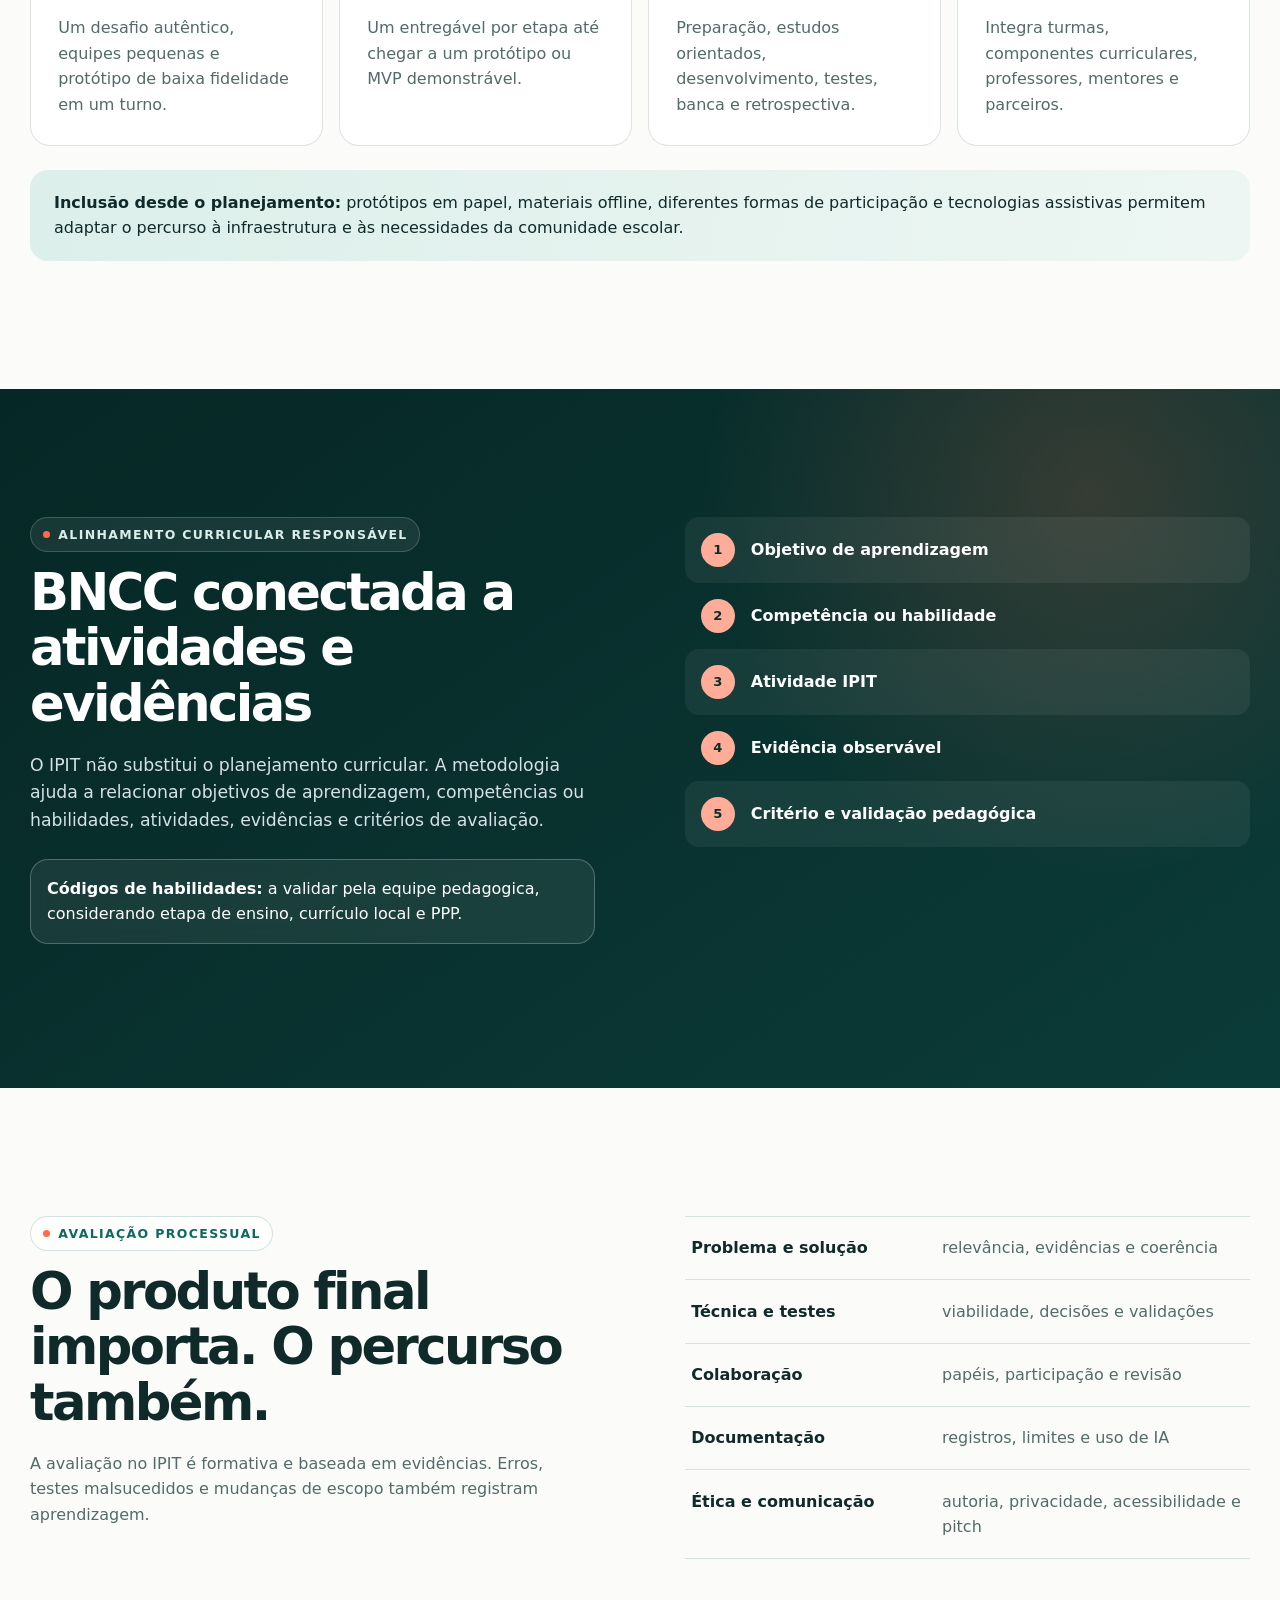
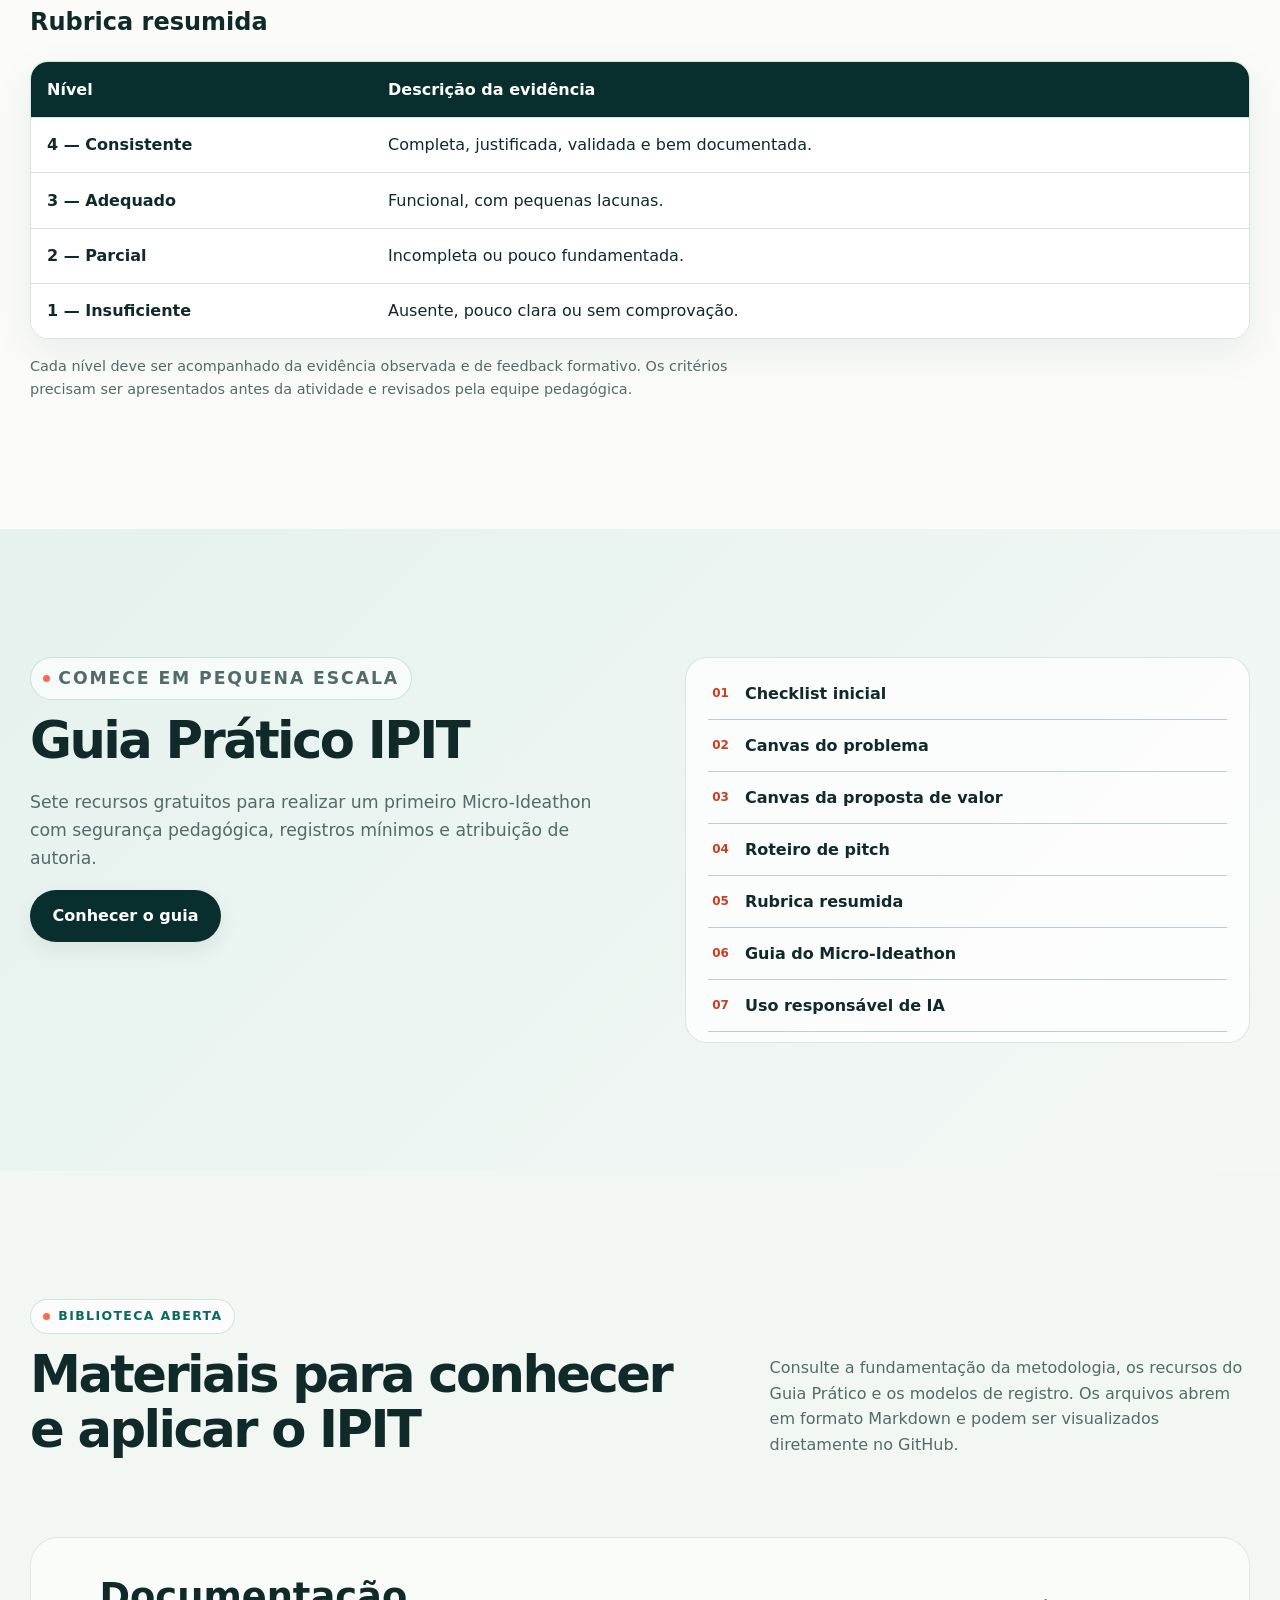
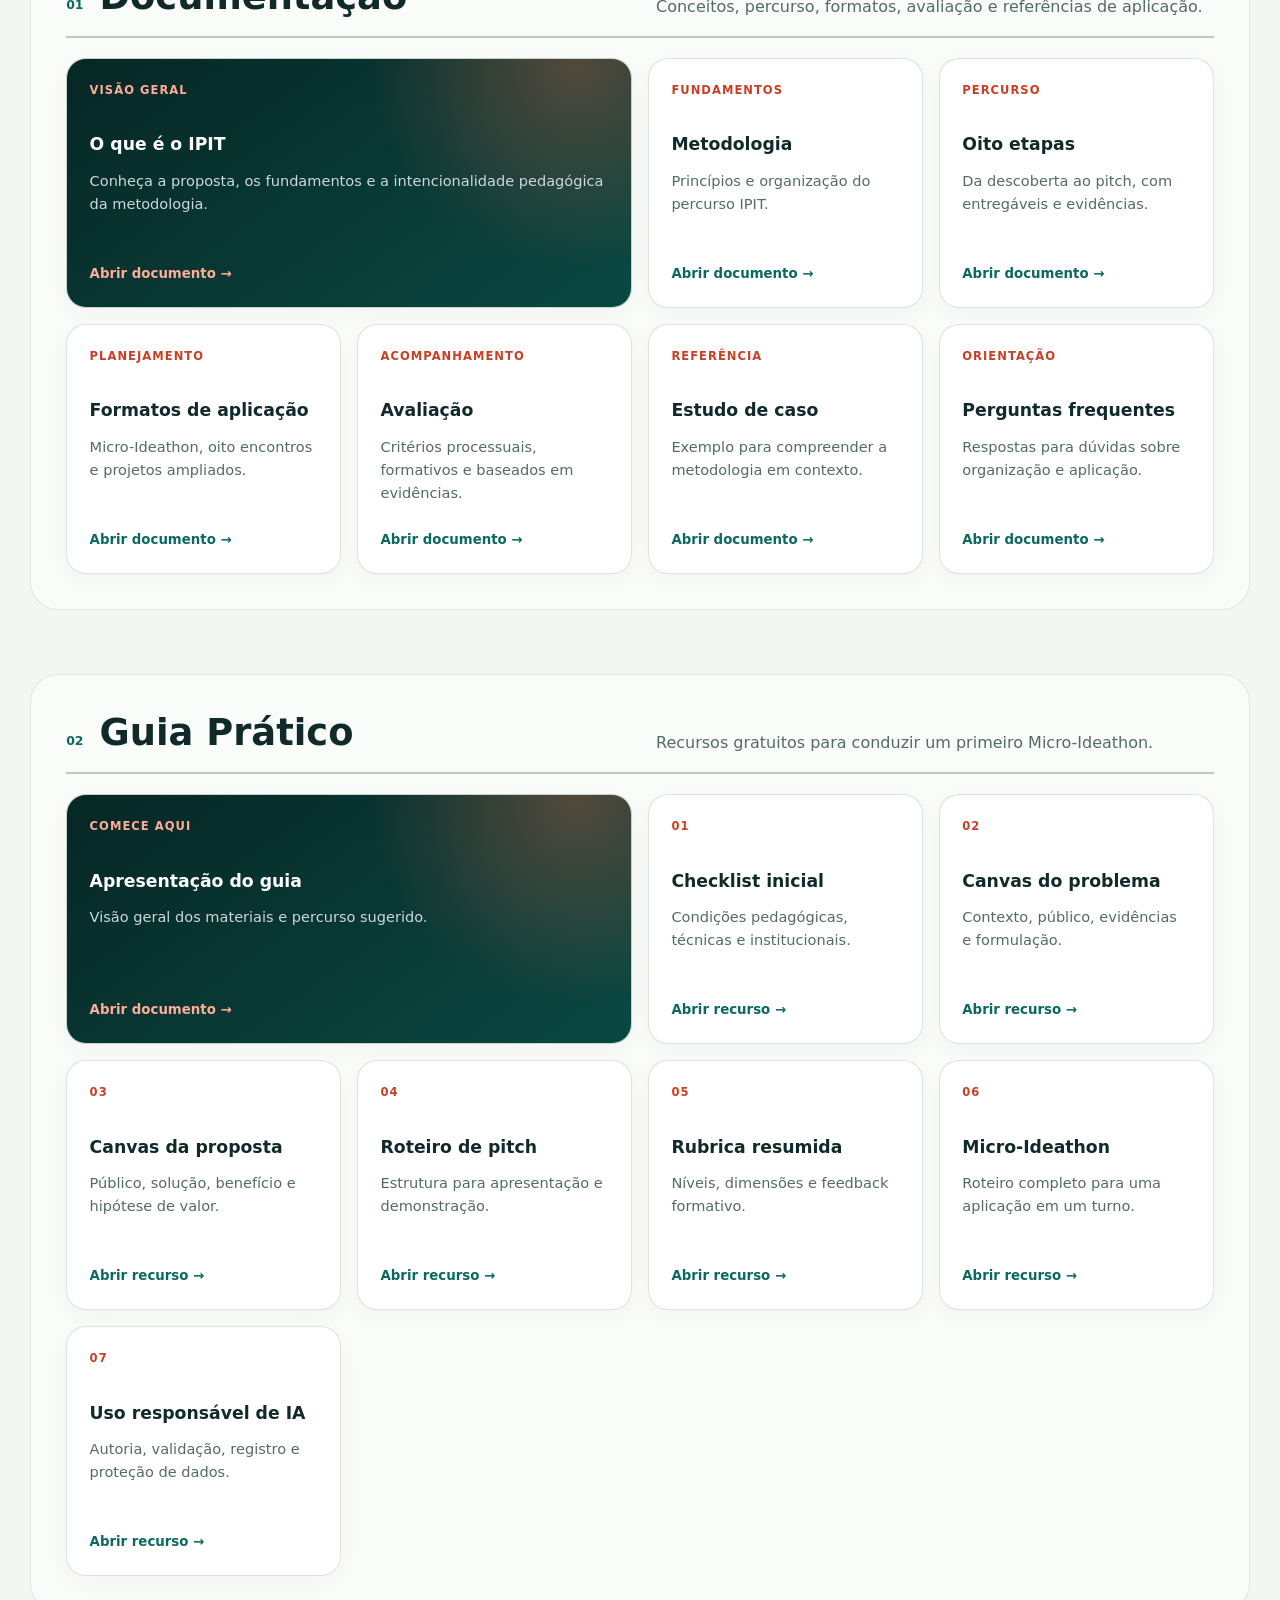
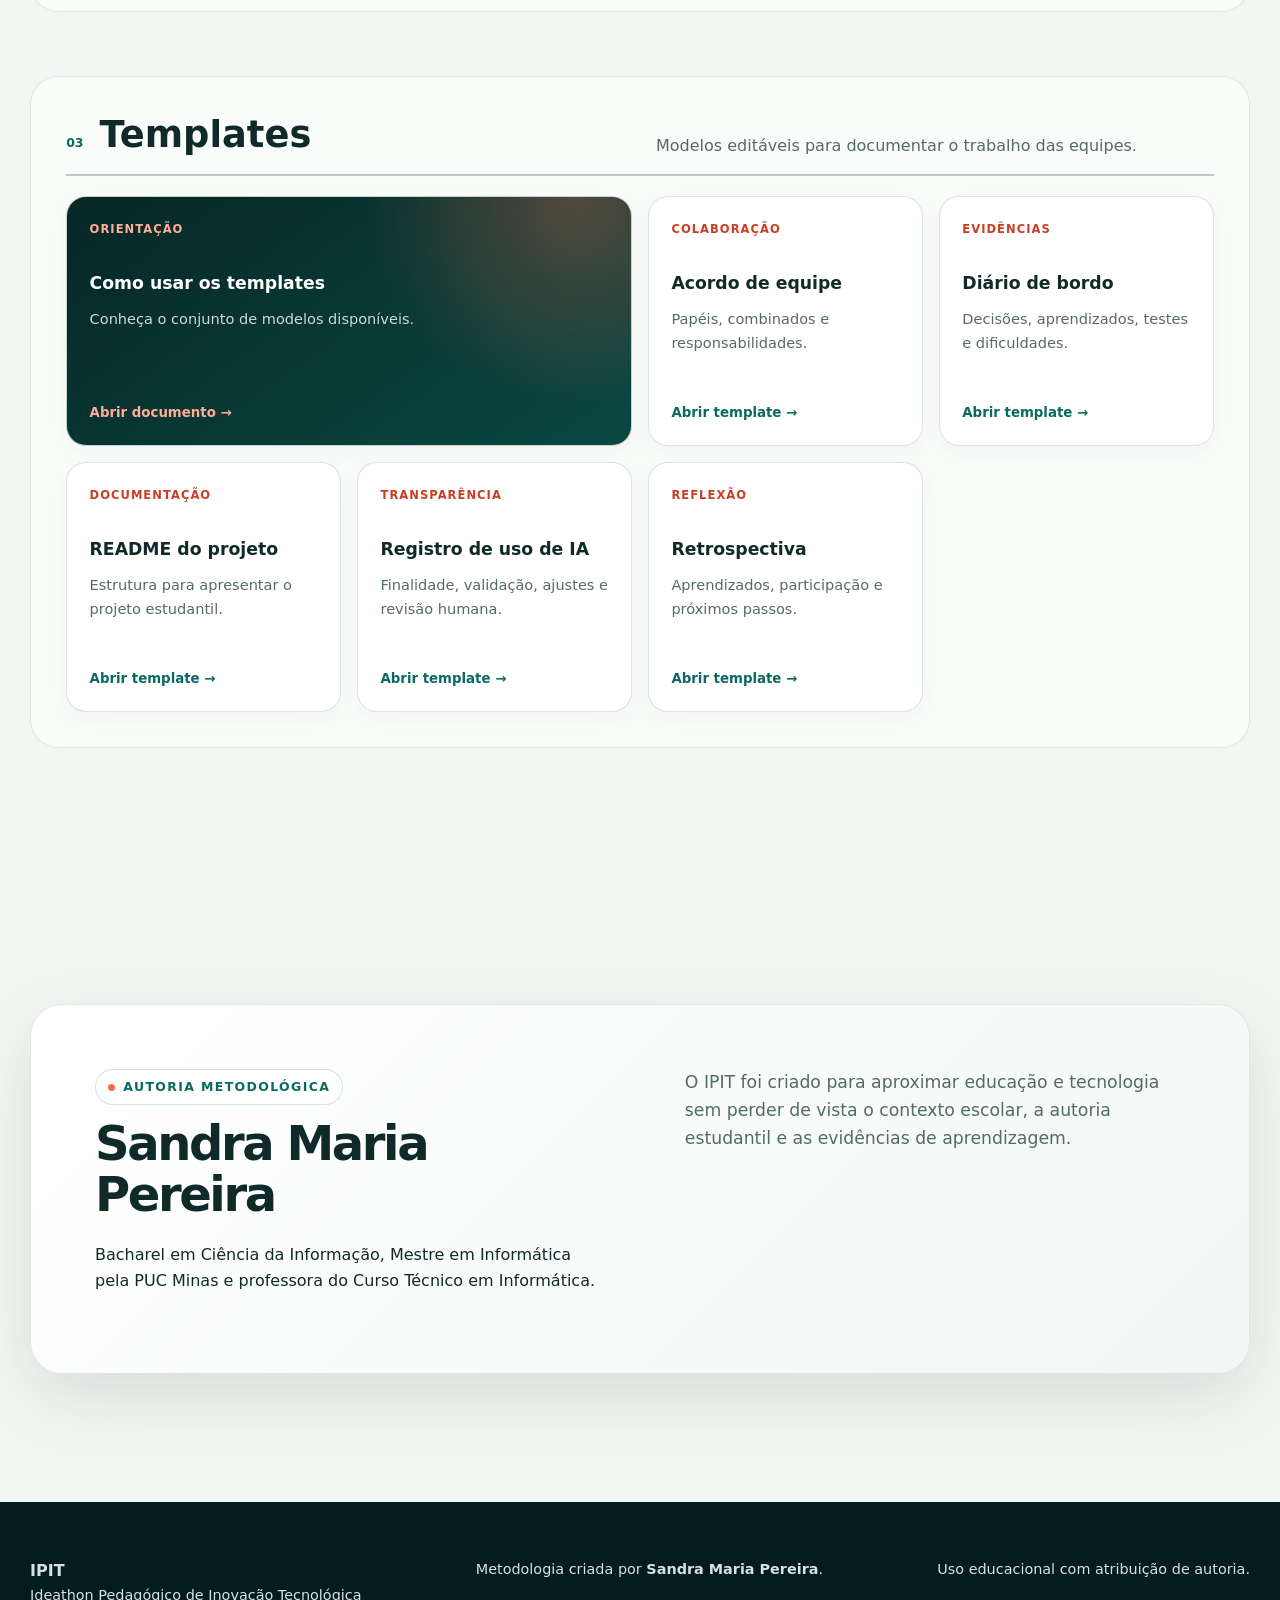
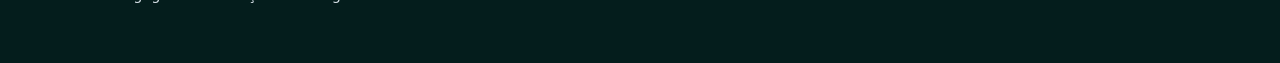
==== commit 884331d5: "feat: modernizar site e conectar recursos do guia" ====
--- a/index.html
+++ b/index.html
@@ -128,7 +128,6 @@
             <a class="document-card" href="docs/avaliacao.md"><span>Acompanhamento</span><strong>Avaliação</strong><p>Critérios processuais, formativos e baseados em evidências.</p><small>Abrir documento →</small></a>
             <a class="document-card" href="docs/estudo-de-caso.md"><span>Referência</span><strong>Estudo de caso</strong><p>Exemplo para compreender a metodologia em contexto.</p><small>Abrir documento →</small></a>
             <a class="document-card" href="docs/faq.md"><span>Orientação</span><strong>Perguntas frequentes</strong><p>Respostas para dúvidas sobre organização e aplicação.</p><small>Abrir documento →</small></a>
-            <a class="document-card" href="docs/auditoria-do-agente.md"><span>Governança</span><strong>Auditoria do agente</strong><p>Rastreabilidade e revisão do agente conversacional IPIT.</p><small>Abrir documento →</small></a>
           </div>
         </section>
 
--- a/styles.css
+++ b/styles.css
@@ -1249,3 +1249,405 @@
     transition: none !important;
   }
 }
+
+/* Visual contemporâneo */
+:root {
+  --ink: #102a2a;
+  --muted: #536b68;
+  --paper: #f3f7f3;
+  --accent: #ff6b4a;
+  --accent-dark: #c93f24;
+  --blue: #0b6961;
+  --blue-dark: #082f2d;
+  --line: #d8e3df;
+  --radius: 24px;
+  --shadow: 0 24px 70px rgba(8, 47, 45, 0.12);
+  --max-width: 1220px;
+}
+
+body {
+  background: #fbfcfa;
+  font-family: "Segoe UI Variable", Inter, ui-sans-serif, system-ui, -apple-system, BlinkMacSystemFont, "Segoe UI", sans-serif;
+}
+
+.site-header {
+  top: 0.75rem;
+  width: min(calc(100% - 1.5rem), 1240px);
+  margin-inline: auto;
+  border: 1px solid rgba(216, 227, 223, 0.8);
+  border-radius: 18px;
+  background: rgba(251, 252, 250, 0.84);
+  box-shadow: 0 8px 30px rgba(8, 47, 45, 0.08);
+}
+
+.header-content {
+  width: calc(100% - 2rem);
+  min-height: 68px;
+}
+
+.brand-mark {
+  width: 40px;
+  height: 40px;
+  border-radius: 50%;
+  background: linear-gradient(135deg, var(--accent), var(--accent-dark));
+  box-shadow: 0 8px 18px rgba(201, 63, 36, 0.25);
+}
+
+nav {
+  gap: 0.25rem;
+}
+
+nav a {
+  padding: 0.55rem 0.72rem;
+  border-radius: 999px;
+  color: #3e5855;
+  font-size: 0.88rem;
+}
+
+nav a:hover,
+nav a:focus-visible {
+  background: #eaf2ef;
+  color: var(--blue-dark);
+}
+
+.nav-cta {
+  border: 0;
+  background: var(--blue-dark);
+  color: var(--white);
+}
+
+.nav-cta:hover,
+.nav-cta:focus-visible {
+  background: var(--blue);
+  color: var(--white);
+}
+
+.hero {
+  min-height: min(880px, 94vh);
+  display: grid;
+  align-items: center;
+  margin-top: -4.8rem;
+  padding: 12rem 0 7rem;
+  background:
+    linear-gradient(rgba(8, 47, 45, 0.04) 1px, transparent 1px),
+    linear-gradient(90deg, rgba(8, 47, 45, 0.04) 1px, transparent 1px),
+    radial-gradient(circle at 82% 22%, rgba(255, 107, 74, 0.25), transparent 24rem),
+    radial-gradient(circle at 20% 70%, rgba(11, 105, 97, 0.13), transparent 28rem),
+    #f7faf7;
+  background-size: 48px 48px, 48px 48px, auto, auto, auto;
+}
+
+.hero::after {
+  right: 8%;
+  bottom: 8%;
+  width: 10rem;
+  height: 10rem;
+  border: 28px solid rgba(255, 107, 74, 0.08);
+}
+
+.hero-copy {
+  position: relative;
+  z-index: 2;
+}
+
+.hero h1 {
+  max-width: 860px;
+  font-size: clamp(3.3rem, 7.4vw, 6.7rem);
+  line-height: 0.98;
+  letter-spacing: -0.06em;
+}
+
+.eyebrow {
+  display: inline-flex;
+  align-items: center;
+  gap: 0.55rem;
+  padding: 0.42rem 0.72rem;
+  border: 1px solid rgba(11, 105, 97, 0.18);
+  border-radius: 999px;
+  background: rgba(255, 255, 255, 0.65);
+  color: var(--blue);
+  letter-spacing: 0.11em;
+}
+
+.eyebrow::before {
+  width: 7px;
+  height: 7px;
+  border-radius: 50%;
+  background: var(--accent);
+  content: "";
+}
+
+.hero-text {
+  max-width: 720px;
+  color: #405d59;
+  font-size: clamp(1.08rem, 2vw, 1.3rem);
+}
+
+.button {
+  min-height: 52px;
+  padding-inline: 1.35rem;
+  border-radius: 999px;
+  box-shadow: 0 8px 20px rgba(8, 47, 45, 0.08);
+}
+
+.button-primary {
+  background: var(--blue-dark);
+}
+
+.button-primary:hover {
+  background: var(--blue);
+  box-shadow: 0 12px 26px rgba(8, 47, 45, 0.2);
+}
+
+.button-secondary {
+  border-color: #afbfbb;
+  background: rgba(255, 255, 255, 0.72);
+}
+
+.hero-card {
+  border: 1px solid rgba(255, 255, 255, 0.9);
+  border-radius: 32px;
+  background: rgba(255, 255, 255, 0.75);
+  box-shadow: 0 30px 80px rgba(8, 47, 45, 0.16);
+  backdrop-filter: blur(20px);
+  transform: rotate(1.5deg);
+}
+
+.hero-card li span {
+  display: grid;
+  width: 34px;
+  height: 34px;
+  place-items: center;
+  border-radius: 50%;
+  background: #eef4f1;
+  color: var(--blue);
+}
+
+.section {
+  padding: clamp(5.5rem, 10vw, 9rem) 0;
+}
+
+h2 {
+  letter-spacing: -0.05em;
+}
+
+.tinted,
+.authorship-section,
+.library-section {
+  background: var(--paper);
+}
+
+.stage-grid {
+  gap: 0.75rem;
+  padding: 0;
+  background: transparent;
+  overflow: visible;
+}
+
+.stage-grid li,
+.format-grid article,
+.guide-resource-grid article {
+  border: 1px solid rgba(216, 227, 223, 0.9);
+  border-radius: 20px;
+  background: rgba(255, 255, 255, 0.9);
+  transition: transform 180ms ease, box-shadow 180ms ease, border-color 180ms ease;
+}
+
+.stage-grid li:hover,
+.format-grid article:hover,
+.guide-resource-grid article:hover {
+  transform: translateY(-5px);
+  border-color: #a9c5bf;
+  box-shadow: 0 18px 44px rgba(8, 47, 45, 0.1);
+}
+
+.stage-grid span,
+.format-grid article > span,
+.collection-number {
+  color: var(--blue);
+}
+
+.formats-section {
+  background: #fbfcfa;
+}
+
+.accessibility-band {
+  margin-top: 1.5rem;
+  border: 0;
+  border-radius: 18px;
+  background: linear-gradient(100deg, #dcefea, #edf6f3);
+}
+
+.dark-section {
+  position: relative;
+  overflow: hidden;
+  background:
+    radial-gradient(circle at 85% 15%, rgba(255, 107, 74, 0.18), transparent 24rem),
+    linear-gradient(145deg, #062725, #0b3b38);
+}
+
+.dark-section .eyebrow {
+  border-color: rgba(255, 255, 255, 0.18);
+  background: rgba(255, 255, 255, 0.07);
+  color: #d9eee9;
+}
+
+.validation-note {
+  border-radius: 18px;
+  backdrop-filter: blur(12px);
+}
+
+.alignment-flow li {
+  padding: 1rem;
+  border: 0;
+  border-radius: 14px;
+}
+
+.alignment-flow li:nth-child(odd) {
+  background: rgba(255, 255, 255, 0.06);
+}
+
+.evidence-list article {
+  grid-template-columns: 0.9fr 1.1fr;
+  align-items: baseline;
+  padding: 1.15rem 0.4rem;
+}
+
+.table-scroll {
+  border-radius: 18px;
+  box-shadow: 0 14px 38px rgba(8, 47, 45, 0.08);
+}
+
+.table-scroll thead {
+  background: var(--blue-dark);
+}
+
+.kit-section {
+  background: linear-gradient(135deg, #e5f2ee, #f4f8f5);
+}
+
+.resource-list {
+  padding: 0.6rem 1.4rem;
+  border: 1px solid rgba(216, 227, 223, 0.9);
+  border-radius: 22px;
+  background: rgba(255, 255, 255, 0.76);
+}
+
+.authorship-card {
+  border: 1px solid rgba(216, 227, 223, 0.8);
+  border-radius: 32px;
+  background: linear-gradient(135deg, #ffffff, #f1f7f4);
+}
+
+.library-heading {
+  margin-bottom: 5rem;
+}
+
+.library-group {
+  padding: clamp(1.3rem, 3vw, 2.2rem);
+  border: 1px solid rgba(216, 227, 223, 0.85);
+  border-radius: 28px;
+  background: rgba(255, 255, 255, 0.58);
+}
+
+.library-group-heading {
+  border-bottom-color: #b9cbc7;
+}
+
+.document-grid {
+  grid-auto-flow: dense;
+}
+
+.document-card {
+  border-color: rgba(216, 227, 223, 0.9);
+  border-radius: 20px;
+  box-shadow: 0 6px 20px rgba(8, 47, 45, 0.04);
+}
+
+.document-card:hover {
+  border-color: #9bbeb7;
+  box-shadow: 0 20px 45px rgba(8, 47, 45, 0.12);
+}
+
+.featured-document {
+  grid-column: span 2;
+  background:
+    radial-gradient(circle at 90% 0%, rgba(255, 107, 74, 0.3), transparent 13rem),
+    linear-gradient(145deg, #062725, #0b4842);
+}
+
+.guide-hero {
+  margin-top: -4.8rem;
+  padding-top: 12rem;
+  background:
+    radial-gradient(circle at 80% 25%, rgba(255, 107, 74, 0.22), transparent 22rem),
+    linear-gradient(145deg, #f2f8f5, #e4f0ec);
+}
+
+.guide-summary {
+  border: 1px solid rgba(255, 255, 255, 0.9);
+  border-radius: 28px;
+  background: rgba(255, 255, 255, 0.72);
+  backdrop-filter: blur(18px);
+}
+
+.site-footer {
+  padding: 3.5rem 0;
+  background: #041d1c;
+}
+
+@media (max-width: 900px) {
+  .site-header {
+    top: 0.5rem;
+  }
+
+  nav {
+    top: calc(100% + 0.5rem);
+    border-radius: 16px;
+    background: rgba(251, 252, 250, 0.98);
+  }
+
+  .hero-card {
+    transform: none;
+  }
+
+  .featured-document {
+    grid-column: span 2;
+  }
+}
+
+@media (max-width: 620px) {
+  .site-header {
+    width: calc(100% - 1rem);
+  }
+
+  .header-content {
+    width: calc(100% - 1.25rem);
+  }
+
+  .hero {
+    min-height: auto;
+    padding-top: 10rem;
+  }
+
+  .hero h1 {
+    font-size: clamp(3rem, 14vw, 4.4rem);
+  }
+
+  .hero-actions .button {
+    width: 100%;
+  }
+
+  .featured-document {
+    grid-column: auto;
+  }
+
+  .library-group {
+    padding: 1rem;
+    border-radius: 20px;
+  }
+
+  .evidence-list article {
+    grid-template-columns: 1fr;
+  }
+}
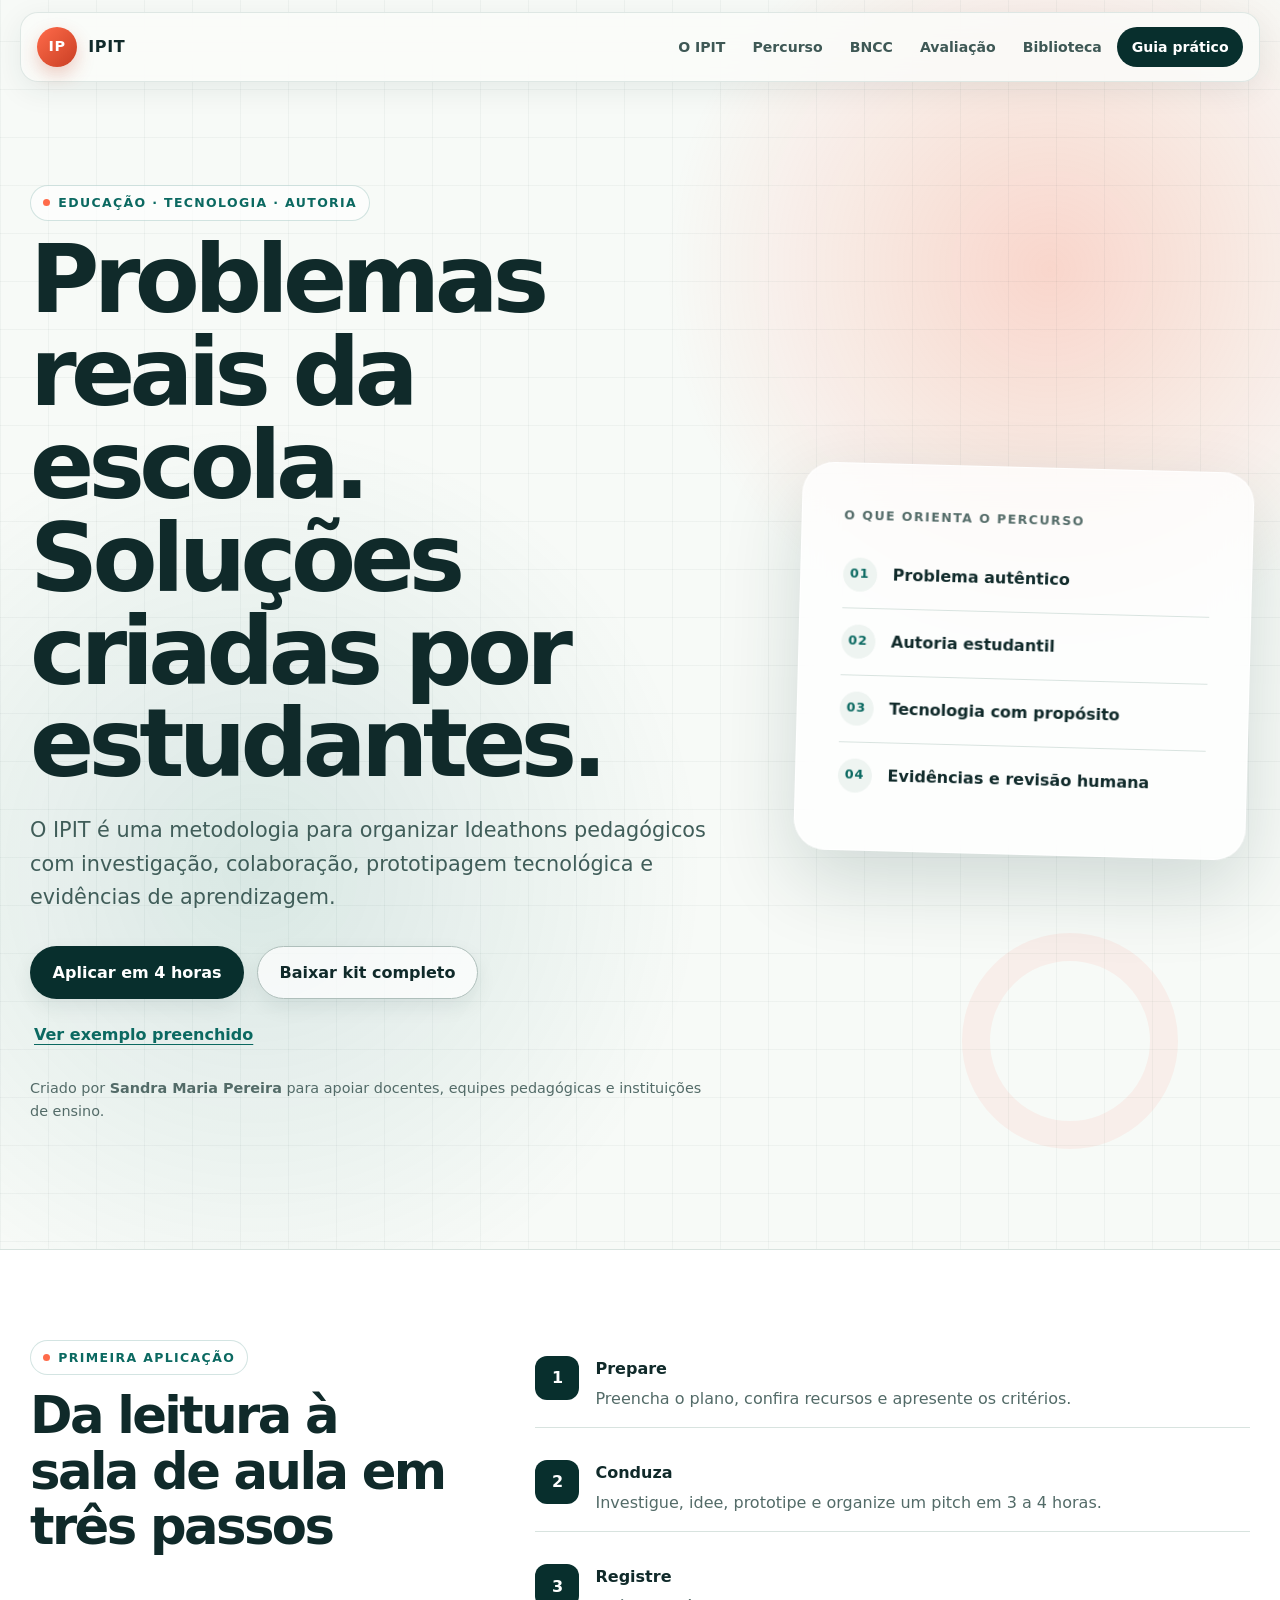
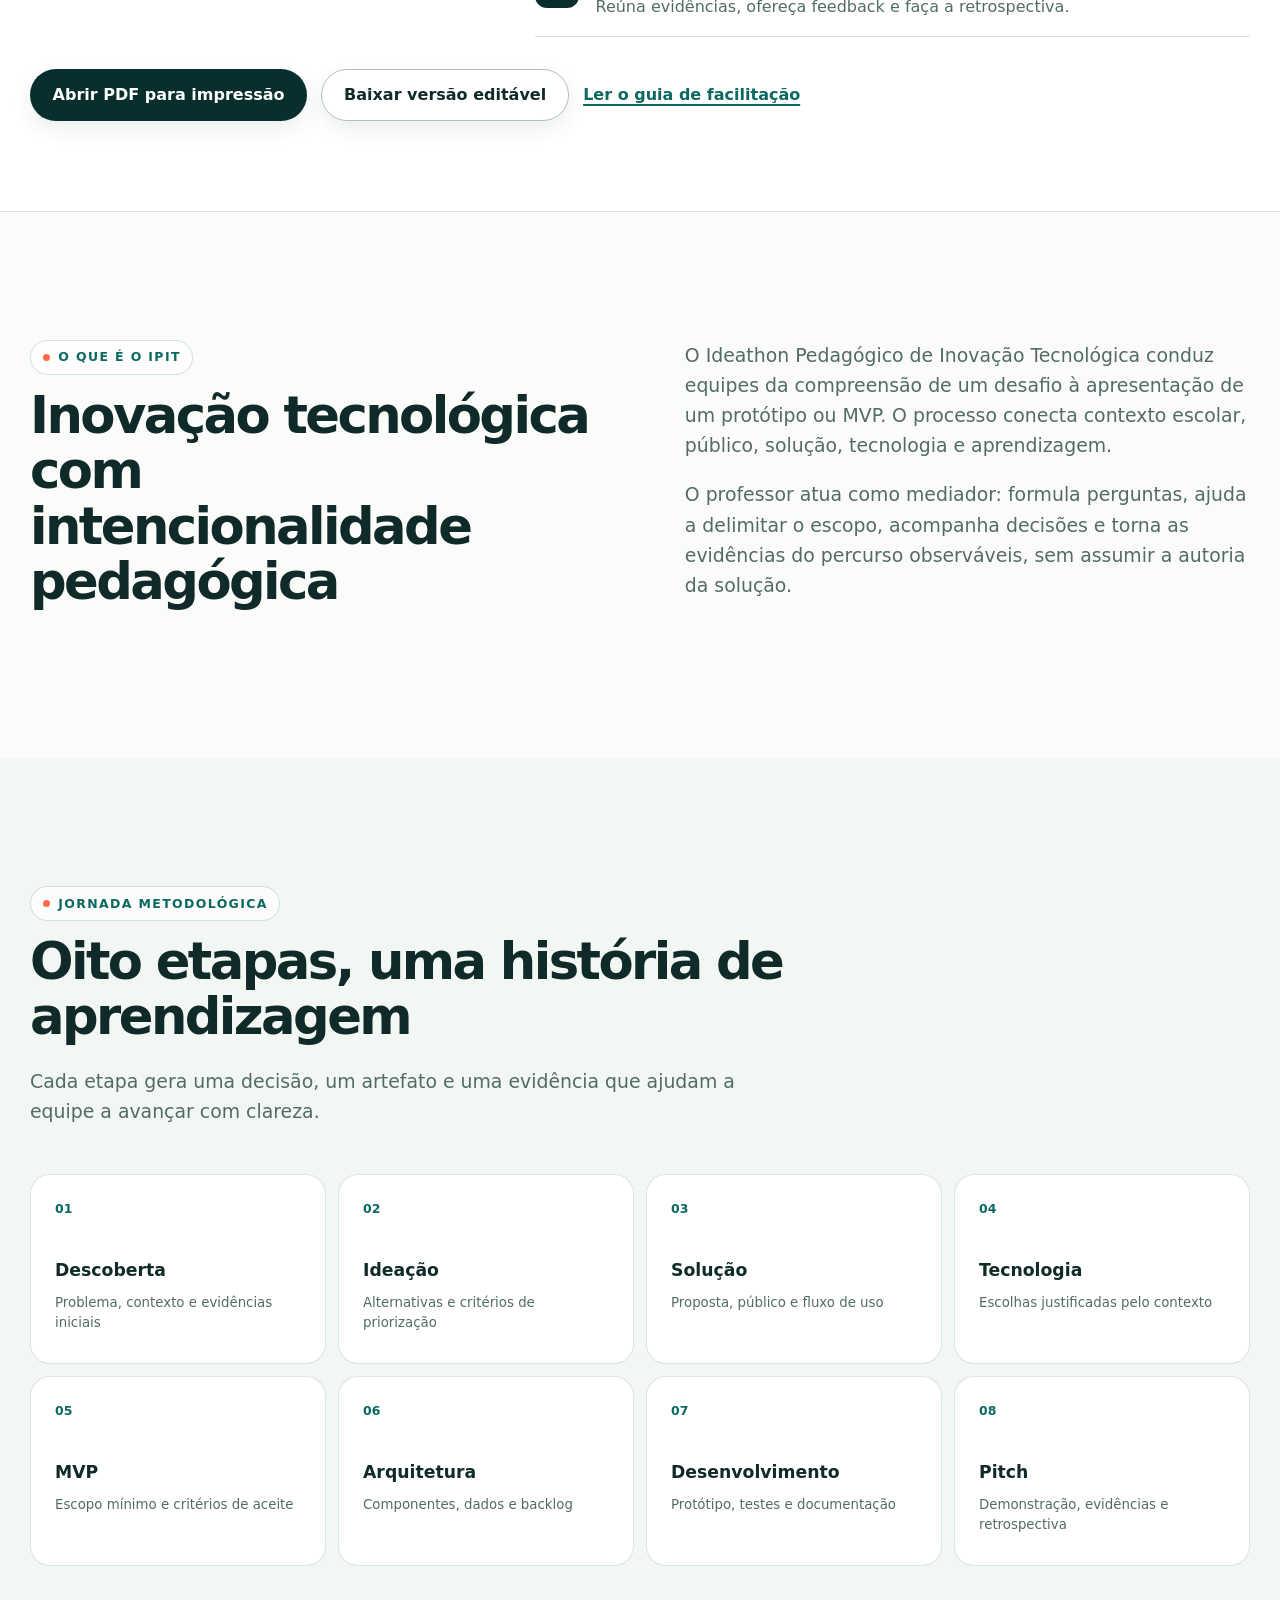
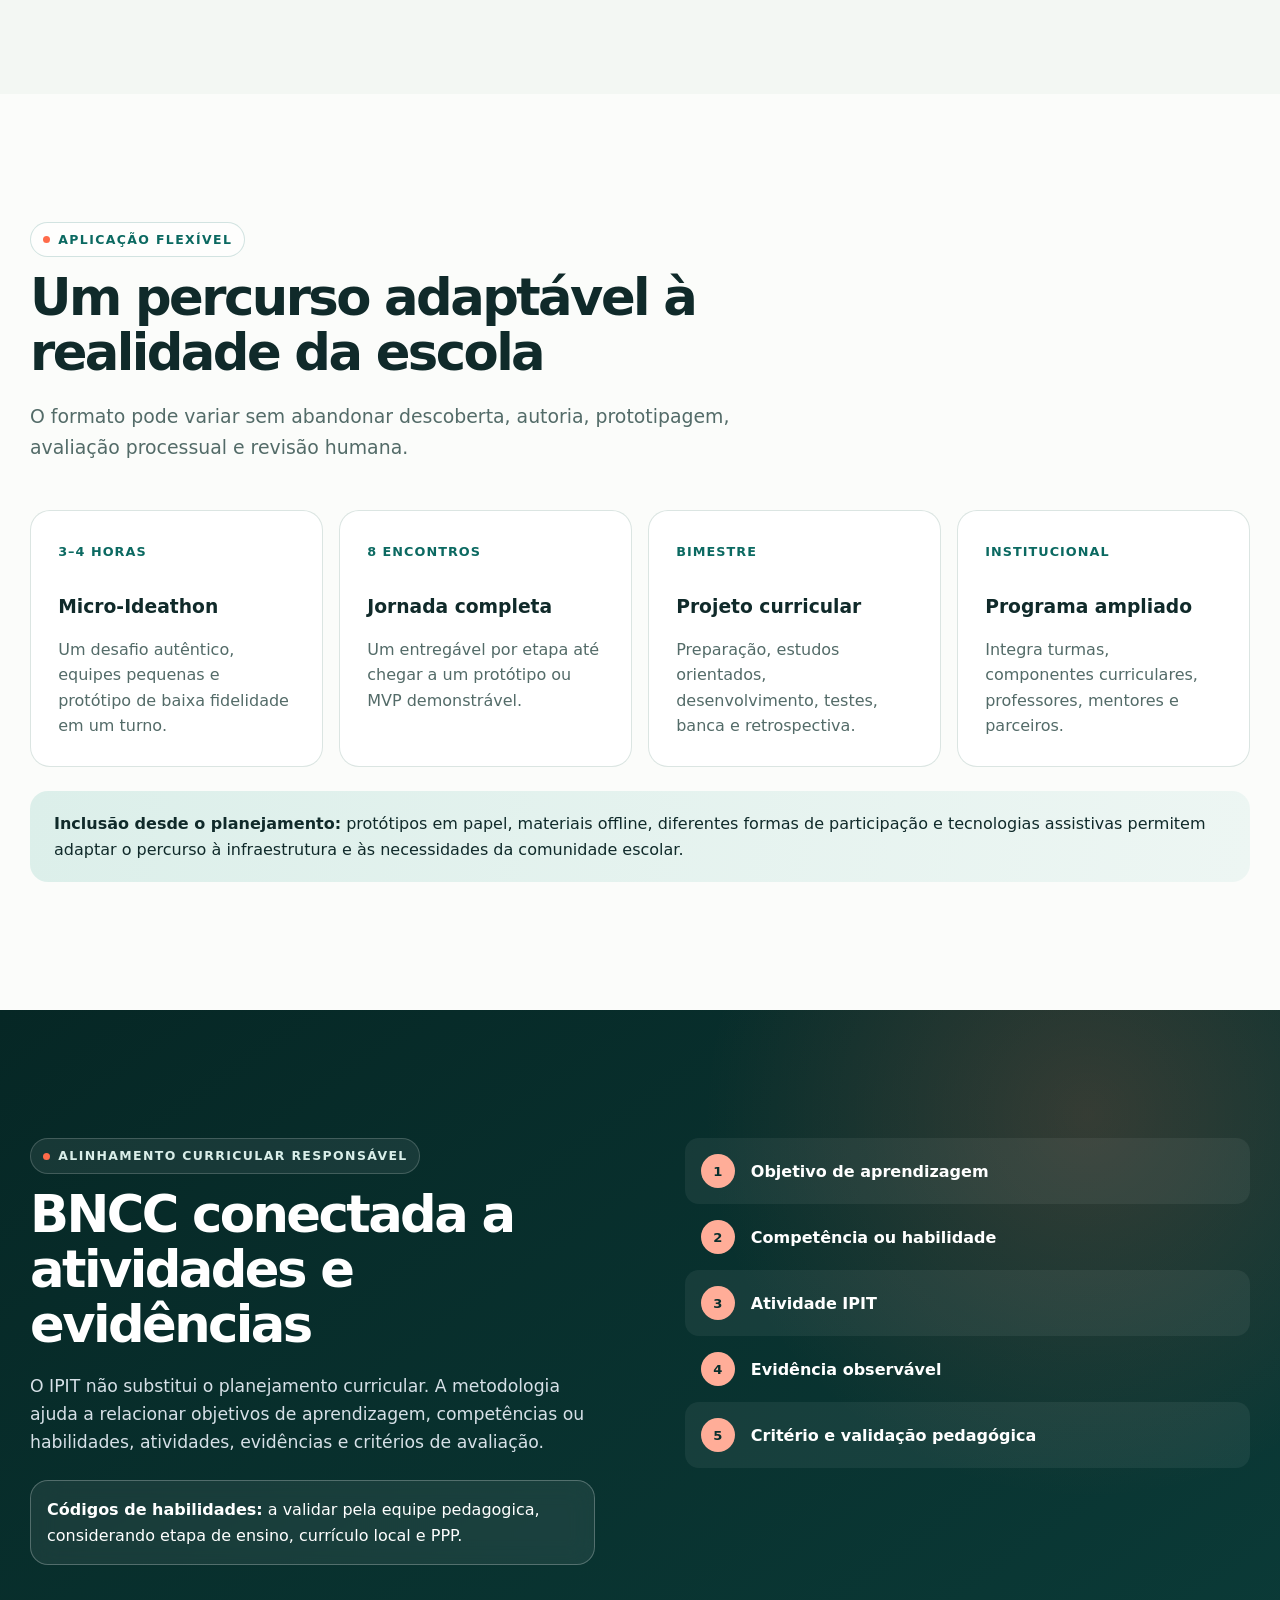
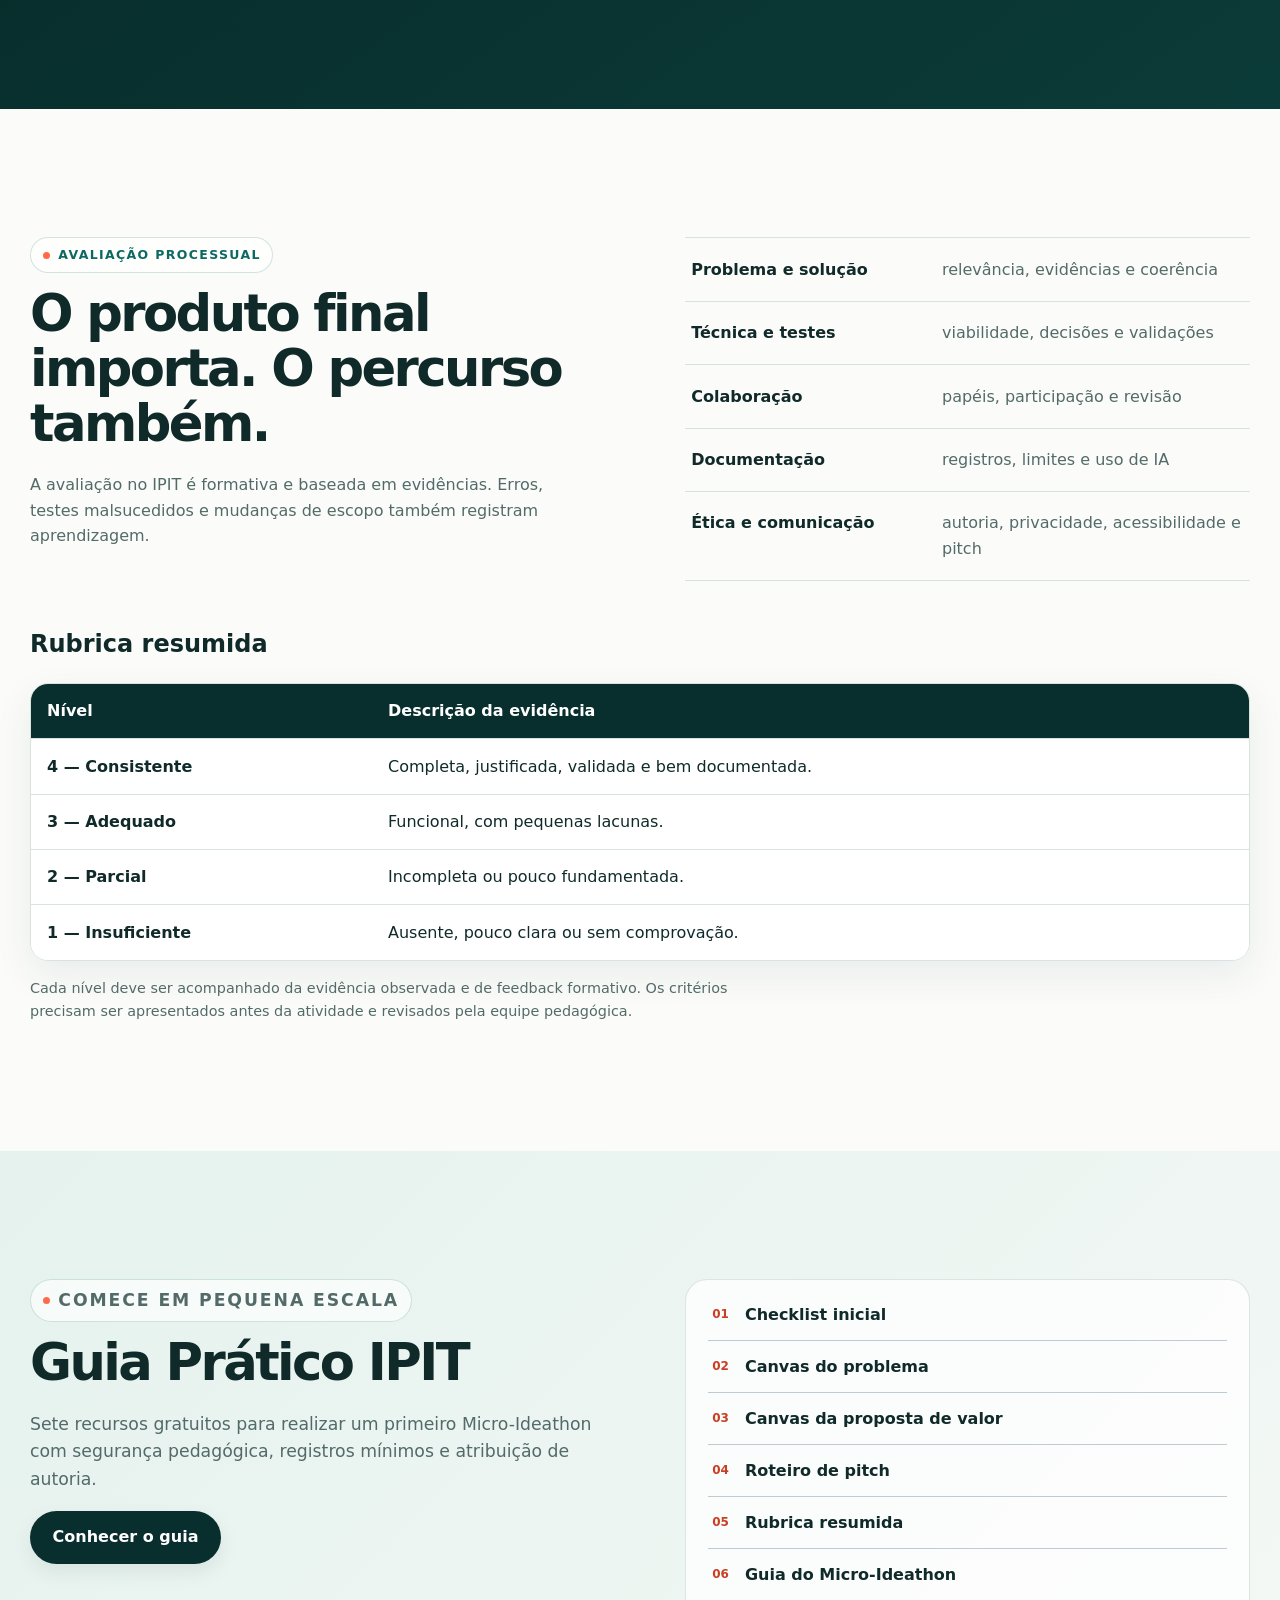
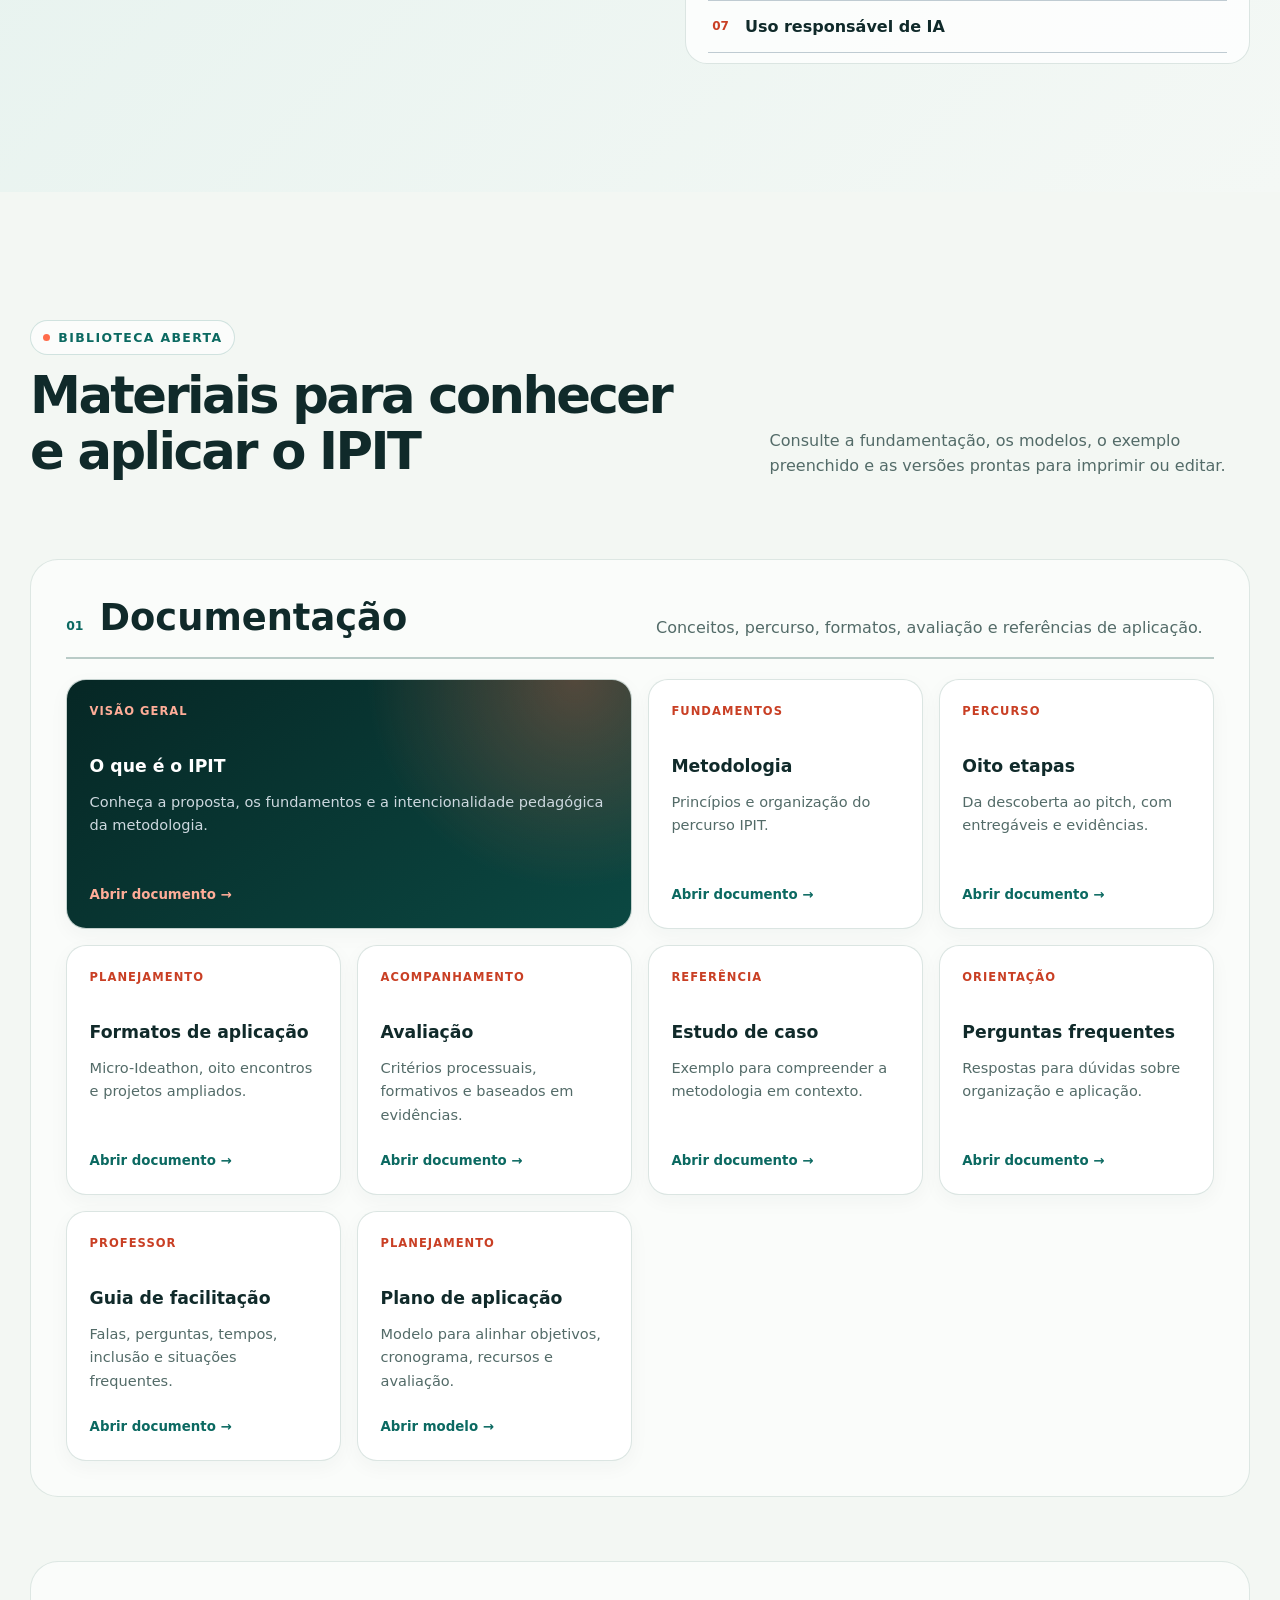
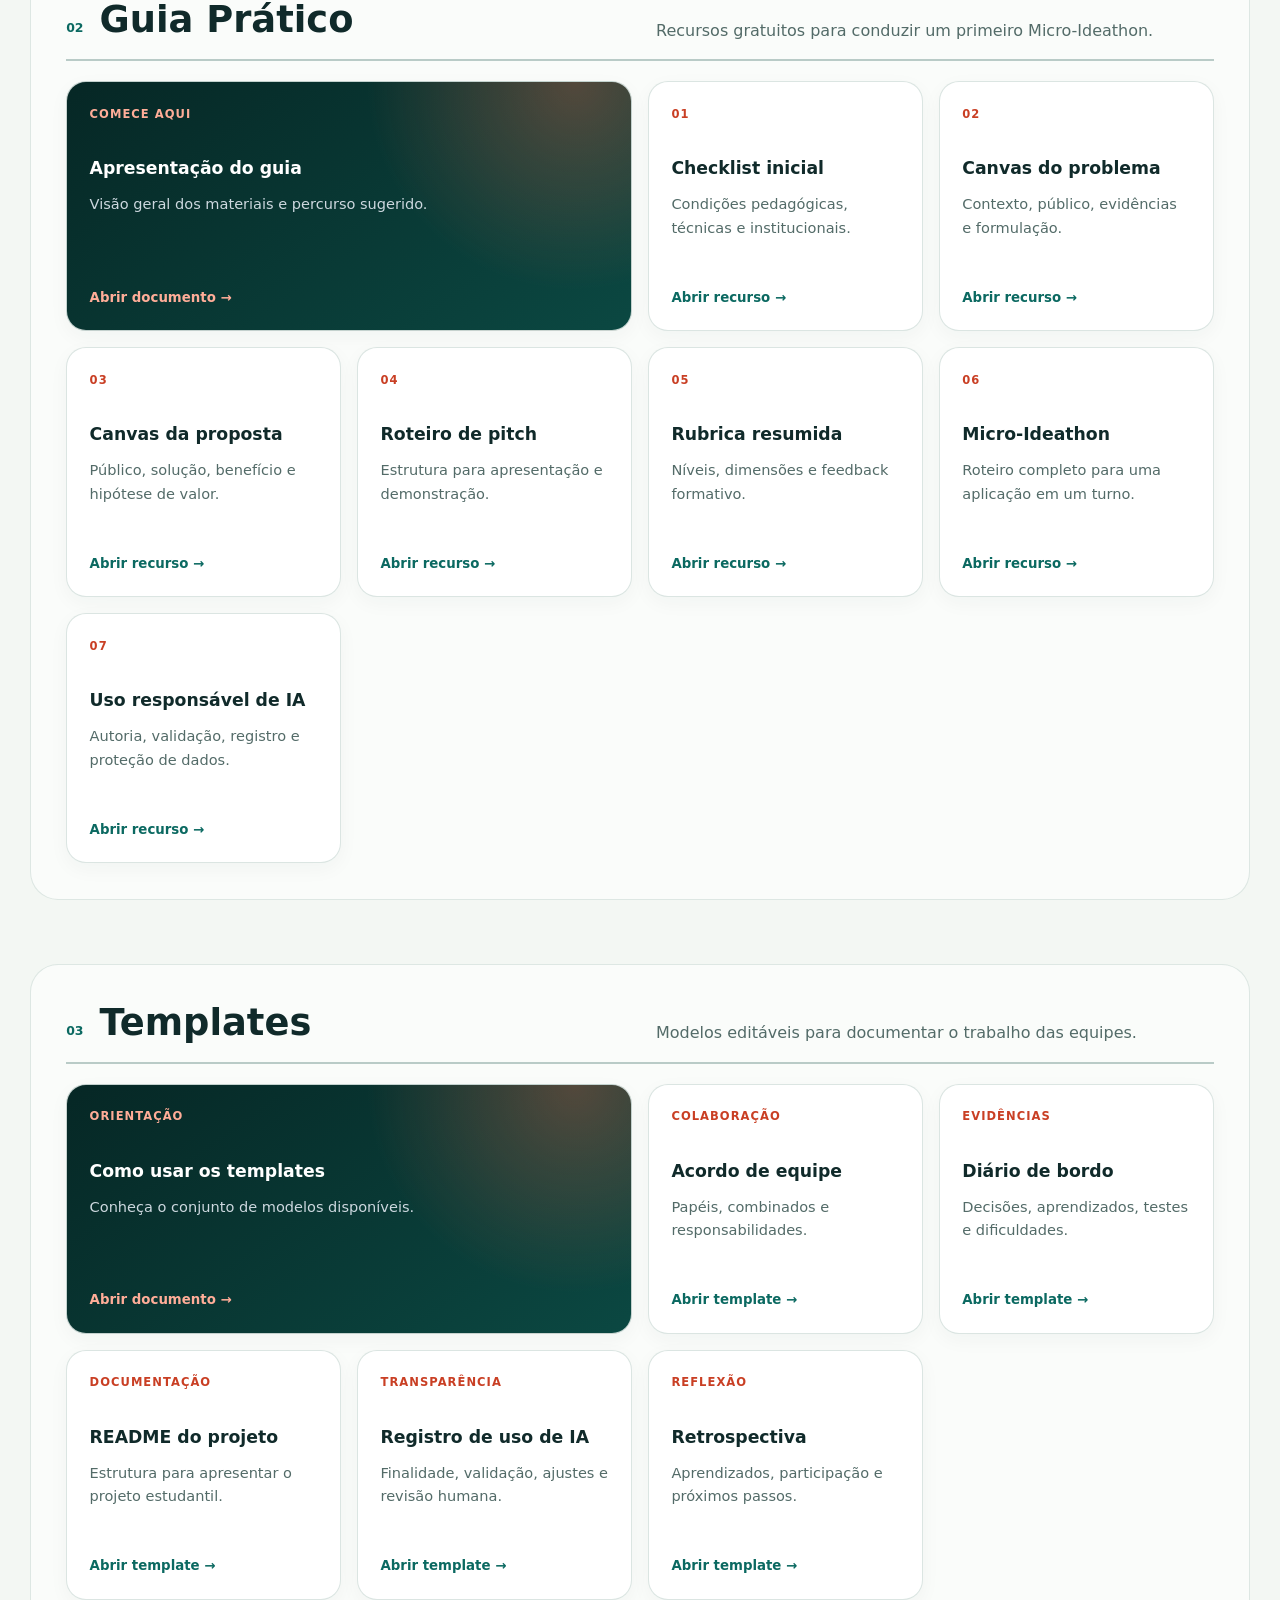
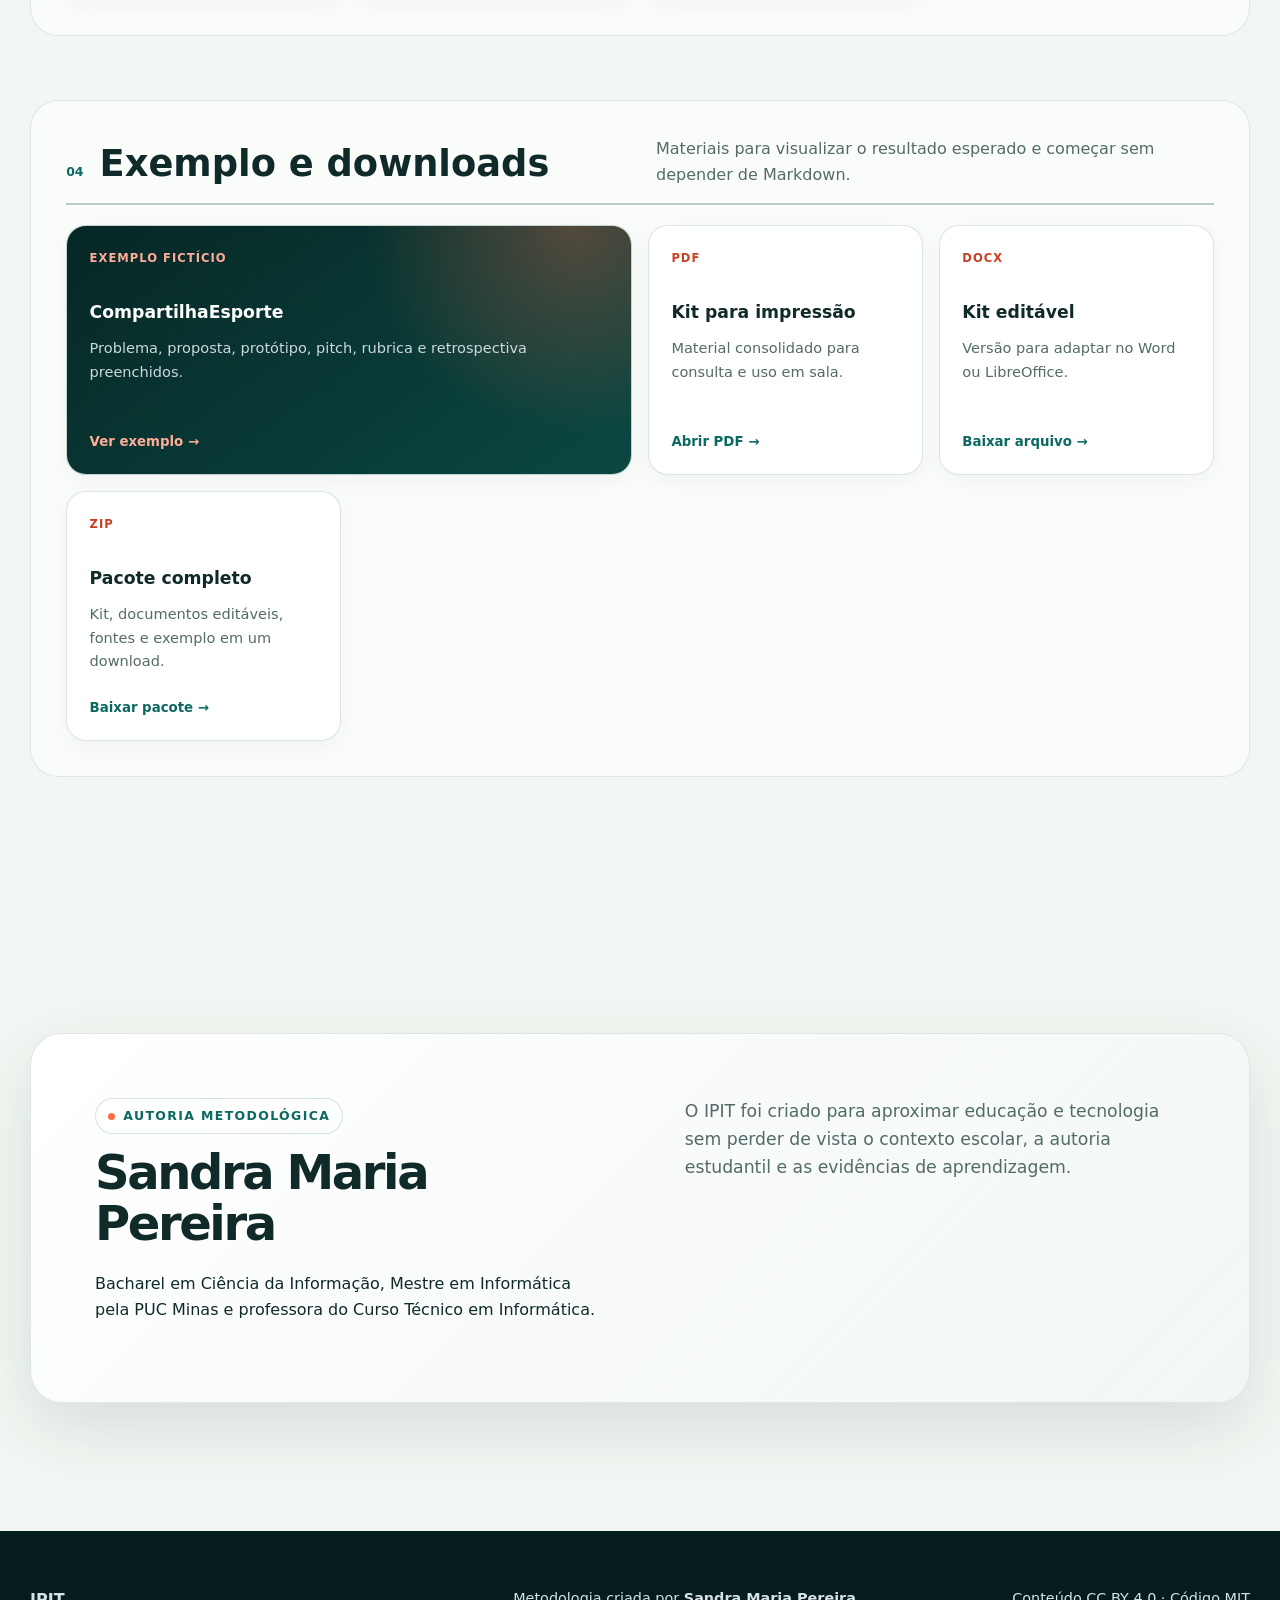
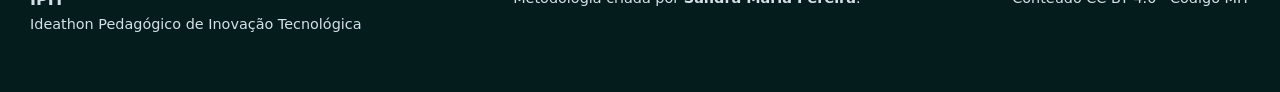
==== commit 63cbe791: "feat: disponibilizar kit docente completo do IPIT" ====
--- a/index.html
+++ b/index.html
@@ -27,7 +27,7 @@
           <p class="eyebrow">Educação · Tecnologia · Autoria</p>
           <h1>Problemas reais da escola. Soluções criadas por estudantes.</h1>
           <p class="hero-text">O IPIT é uma metodologia para organizar Ideathons pedagógicos com investigação, colaboração, prototipagem tecnológica e evidências de aprendizagem.</p>
-          <div class="hero-actions"><a class="button button-primary" href="#sobre">Conhecer a metodologia</a><a class="button button-secondary" href="guia.html">Acessar o Guia Prático</a></div>
+          <div class="hero-actions"><a class="button button-primary" href="guia.html">Aplicar em 4 horas</a><a class="button button-secondary" href="downloads/Kit-IPIT-Professor.zip" download>Baixar kit completo</a><a class="text-link" href="exemplos/micro-ideathon-exemplo-ficticio/README.md">Ver exemplo preenchido</a></div>
           <p class="trust-note">Criado por <strong>Sandra Maria Pereira</strong> para apoiar docentes, equipes pedagógicas e instituições de ensino.</p>
         </div>
         <aside class="hero-card" aria-label="Princípios do IPIT">
@@ -35,6 +35,14 @@
           <ol><li><span>01</span> Problema autêntico</li><li><span>02</span> Autoria estudantil</li><li><span>03</span> Tecnologia com propósito</li><li><span>04</span> Evidências e revisão humana</li></ol>
         </aside>
       </div>
+    </section>
+
+    <section class="quick-start" aria-labelledby="inicio-rapido-titulo">
+      <div class="container quick-start-grid">
+        <div><p class="eyebrow">Primeira aplicação</p><h2 id="inicio-rapido-titulo">Da leitura à sala de aula em três passos</h2></div>
+        <ol class="quick-start-steps"><li><span>1</span><div><strong>Prepare</strong><p>Preencha o plano, confira recursos e apresente os critérios.</p></div></li><li><span>2</span><div><strong>Conduza</strong><p>Investigue, idee, prototipe e organize um pitch em 3 a 4 horas.</p></div></li><li><span>3</span><div><strong>Registre</strong><p>Reúna evidências, ofereça feedback e faça a retrospectiva.</p></div></li></ol>
+      </div>
+      <div class="container quick-start-actions"><a class="button button-primary" href="downloads/Kit-IPIT-Professor-Impressao.pdf">Abrir PDF para impressão</a><a class="button button-secondary" href="downloads/Kit-IPIT-Professor-Editavel.docx">Baixar versão editável</a><a class="inline-link" href="docs/guia-facilitacao-docente.md">Ler o guia de facilitação</a></div>
     </section>
 
     <section class="section" id="sobre" aria-labelledby="sobre-titulo">
@@ -115,7 +123,7 @@
       <div class="container">
         <div class="library-heading">
           <div><p class="eyebrow">Biblioteca aberta</p><h2 id="biblioteca-titulo">Materiais para conhecer e aplicar o IPIT</h2></div>
-          <p>Consulte a fundamentação da metodologia, os recursos do Guia Prático e os modelos de registro. Os arquivos abrem em formato Markdown e podem ser visualizados diretamente no GitHub.</p>
+          <p>Consulte a fundamentação, os modelos, o exemplo preenchido e as versões prontas para imprimir ou editar.</p>
         </div>
 
         <section class="library-group" aria-labelledby="docs-titulo">
@@ -128,6 +136,8 @@
             <a class="document-card" href="docs/avaliacao.md"><span>Acompanhamento</span><strong>Avaliação</strong><p>Critérios processuais, formativos e baseados em evidências.</p><small>Abrir documento →</small></a>
             <a class="document-card" href="docs/estudo-de-caso.md"><span>Referência</span><strong>Estudo de caso</strong><p>Exemplo para compreender a metodologia em contexto.</p><small>Abrir documento →</small></a>
             <a class="document-card" href="docs/faq.md"><span>Orientação</span><strong>Perguntas frequentes</strong><p>Respostas para dúvidas sobre organização e aplicação.</p><small>Abrir documento →</small></a>
+            <a class="document-card" href="docs/guia-facilitacao-docente.md"><span>Professor</span><strong>Guia de facilitação</strong><p>Falas, perguntas, tempos, inclusão e situações frequentes.</p><small>Abrir documento →</small></a>
+            <a class="document-card" href="docs/plano-de-aplicacao.md"><span>Planejamento</span><strong>Plano de aplicação</strong><p>Modelo para alinhar objetivos, cronograma, recursos e avaliação.</p><small>Abrir modelo →</small></a>
           </div>
         </section>
 
@@ -156,6 +166,16 @@
             <a class="document-card" href="templates/retrospectiva-da-equipe.md"><span>Reflexão</span><strong>Retrospectiva</strong><p>Aprendizados, participação e próximos passos.</p><small>Abrir template →</small></a>
           </div>
         </section>
+
+        <section class="library-group" aria-labelledby="exemplos-titulo">
+          <div class="library-group-heading"><div><span class="collection-number">04</span><h3 id="exemplos-titulo">Exemplo e downloads</h3></div><p>Materiais para visualizar o resultado esperado e começar sem depender de Markdown.</p></div>
+          <div class="document-grid compact-documents">
+            <a class="document-card featured-document" href="exemplos/micro-ideathon-exemplo-ficticio/README.md"><span>Exemplo fictício</span><strong>CompartilhaEsporte</strong><p>Problema, proposta, protótipo, pitch, rubrica e retrospectiva preenchidos.</p><small>Ver exemplo →</small></a>
+            <a class="document-card" href="downloads/Kit-IPIT-Professor-Impressao.pdf"><span>PDF</span><strong>Kit para impressão</strong><p>Material consolidado para consulta e uso em sala.</p><small>Abrir PDF →</small></a>
+            <a class="document-card" href="downloads/Kit-IPIT-Professor-Editavel.docx"><span>DOCX</span><strong>Kit editável</strong><p>Versão para adaptar no Word ou LibreOffice.</p><small>Baixar arquivo →</small></a>
+            <a class="document-card" href="downloads/Kit-IPIT-Professor.zip" download><span>ZIP</span><strong>Pacote completo</strong><p>Kit, documentos editáveis, fontes e exemplo em um download.</p><small>Baixar pacote →</small></a>
+          </div>
+        </section>
       </div>
     </section>
 
@@ -164,6 +184,6 @@
     </section>
   </main>
 
-  <footer class="site-footer"><div class="container footer-content"><div><strong>IPIT</strong><p>Ideathon Pedagógico de Inovação Tecnológica</p></div><p>Metodologia criada por <strong>Sandra Maria Pereira</strong>.</p><p>Uso educacional com atribuição de autoria.</p></div></footer>
+  <footer class="site-footer"><div class="container footer-content"><div><strong>IPIT</strong><p>Ideathon Pedagógico de Inovação Tecnológica</p></div><p>Metodologia criada por <strong>Sandra Maria Pereira</strong>.</p><p>Conteúdo CC BY 4.0 · Código MIT</p></div></footer>
 </body>
 </html>
--- a/styles.css
+++ b/styles.css
@@ -1250,6 +1250,150 @@
   }
 }
 
+/* Entrada rápida, downloads e exemplo docente */
+.quick-start,
+.download-section,
+.example-section {
+  padding: clamp(3.5rem, 7vw, 6rem) 0;
+}
+
+.quick-start {
+  border-block: 1px solid var(--line);
+  background: var(--white);
+}
+
+.quick-start-grid {
+  display: grid;
+  grid-template-columns: minmax(0, 0.75fr) minmax(0, 1.25fr);
+  gap: clamp(2rem, 6vw, 5rem);
+  align-items: start;
+}
+
+.quick-start-steps {
+  display: grid;
+  gap: 1rem;
+  margin: 0;
+  padding: 0;
+  list-style: none;
+}
+
+.quick-start-steps li {
+  display: grid;
+  grid-template-columns: 44px 1fr;
+  gap: 1rem;
+  align-items: start;
+  padding: 1rem 0;
+  border-bottom: 1px solid var(--line);
+}
+
+.quick-start-steps li > span {
+  display: grid;
+  width: 44px;
+  height: 44px;
+  place-items: center;
+  border-radius: 12px;
+  background: var(--blue-dark);
+  color: var(--white);
+  font-weight: 850;
+}
+
+.quick-start-steps p {
+  margin: 0.25rem 0 0;
+  color: var(--muted);
+}
+
+.quick-start-actions {
+  display: flex;
+  flex-wrap: wrap;
+  gap: 0.9rem;
+  align-items: center;
+  margin-top: 2rem;
+}
+
+.download-section {
+  background: var(--blue-dark);
+  color: var(--white);
+}
+
+.download-panel {
+  display: grid;
+  grid-template-columns: minmax(0, 0.8fr) minmax(0, 1.2fr);
+  gap: clamp(2rem, 7vw, 6rem);
+  align-items: center;
+}
+
+.download-panel h2,
+.download-panel p {
+  color: var(--white);
+}
+
+.download-actions {
+  display: grid;
+  grid-template-columns: repeat(3, minmax(0, 1fr));
+  gap: 0.8rem;
+}
+
+.download-actions a {
+  display: flex;
+  min-height: 132px;
+  flex-direction: column;
+  justify-content: space-between;
+  padding: 1.2rem;
+  border: 1px solid rgba(255, 255, 255, 0.28);
+  border-radius: 14px;
+  background: rgba(255, 255, 255, 0.08);
+  color: var(--white);
+  text-decoration: none;
+}
+
+.download-actions a:hover,
+.download-actions a:focus-visible {
+  background: rgba(255, 255, 255, 0.16);
+}
+
+.download-actions span {
+  color: rgba(255, 255, 255, 0.78);
+  font-size: 0.9rem;
+}
+
+.example-section {
+  background: var(--paper);
+}
+
+.example-band {
+  display: grid;
+  grid-template-columns: minmax(0, 1fr) auto;
+  gap: 2rem;
+  align-items: center;
+  padding: clamp(1.5rem, 4vw, 2.8rem);
+  border: 1px solid var(--line);
+  border-radius: var(--radius);
+  background: var(--white);
+  box-shadow: var(--shadow);
+}
+
+.example-band p:not(.eyebrow) {
+  max-width: 760px;
+  margin-bottom: 0;
+  color: var(--muted);
+}
+
+@media (max-width: 900px) {
+  .quick-start-grid,
+  .download-panel,
+  .example-band {
+    grid-template-columns: 1fr;
+  }
+
+  .download-actions {
+    grid-template-columns: 1fr;
+  }
+
+  .download-actions a {
+    min-height: 96px;
+  }
+}
+
 /* Visual contemporâneo */
 :root {
   --ink: #102a2a;
